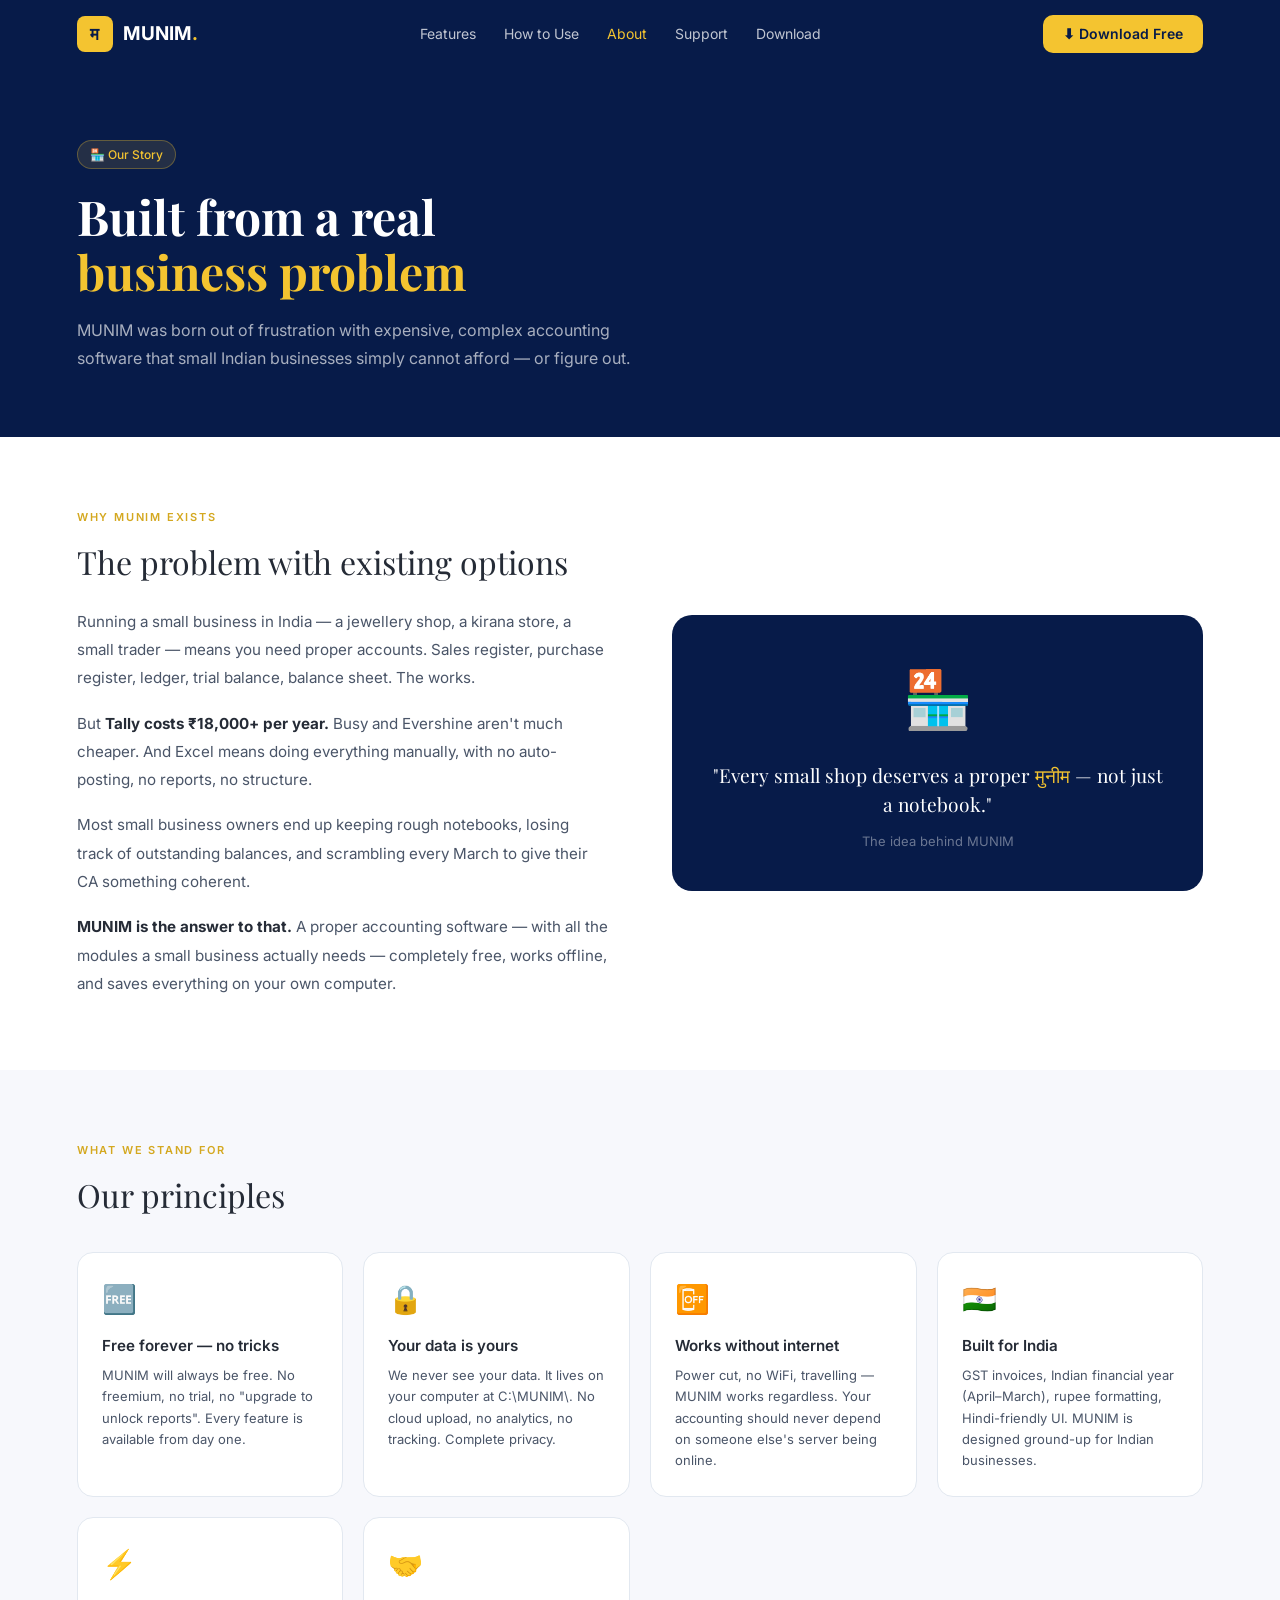
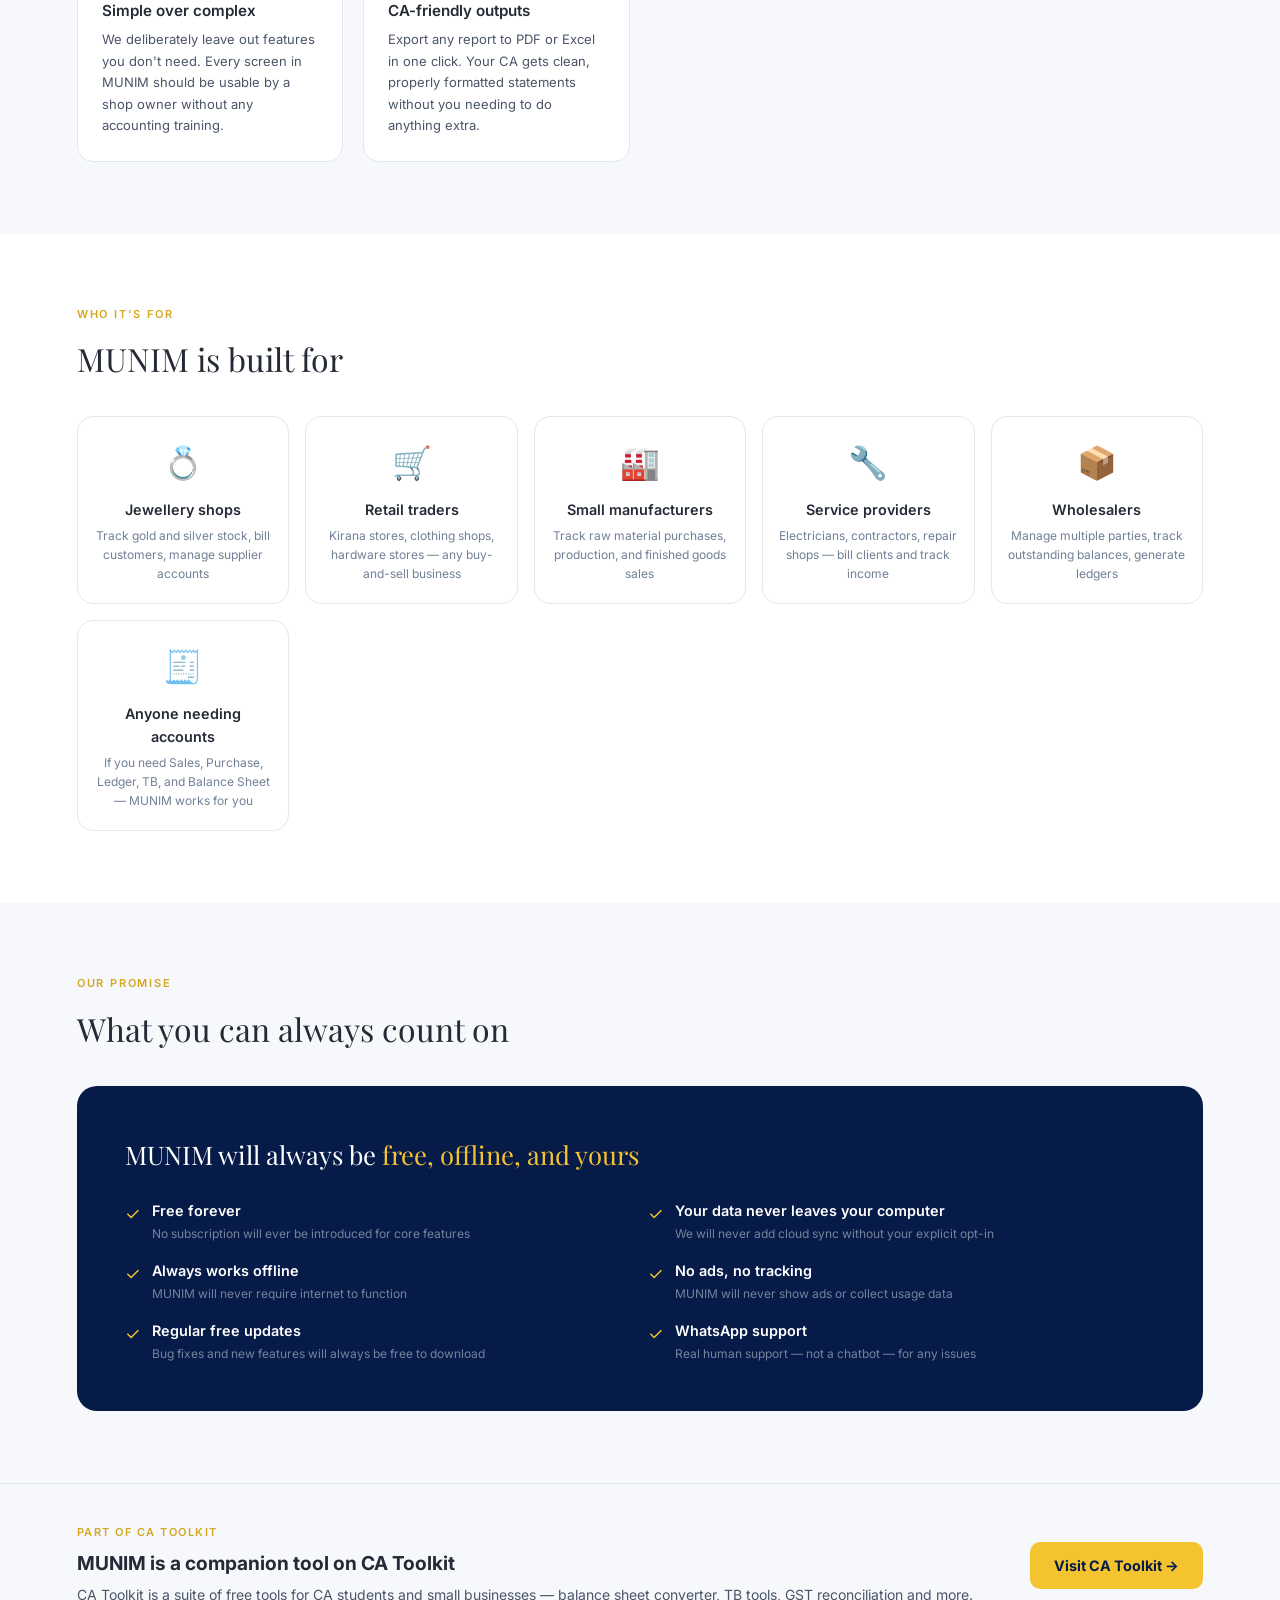
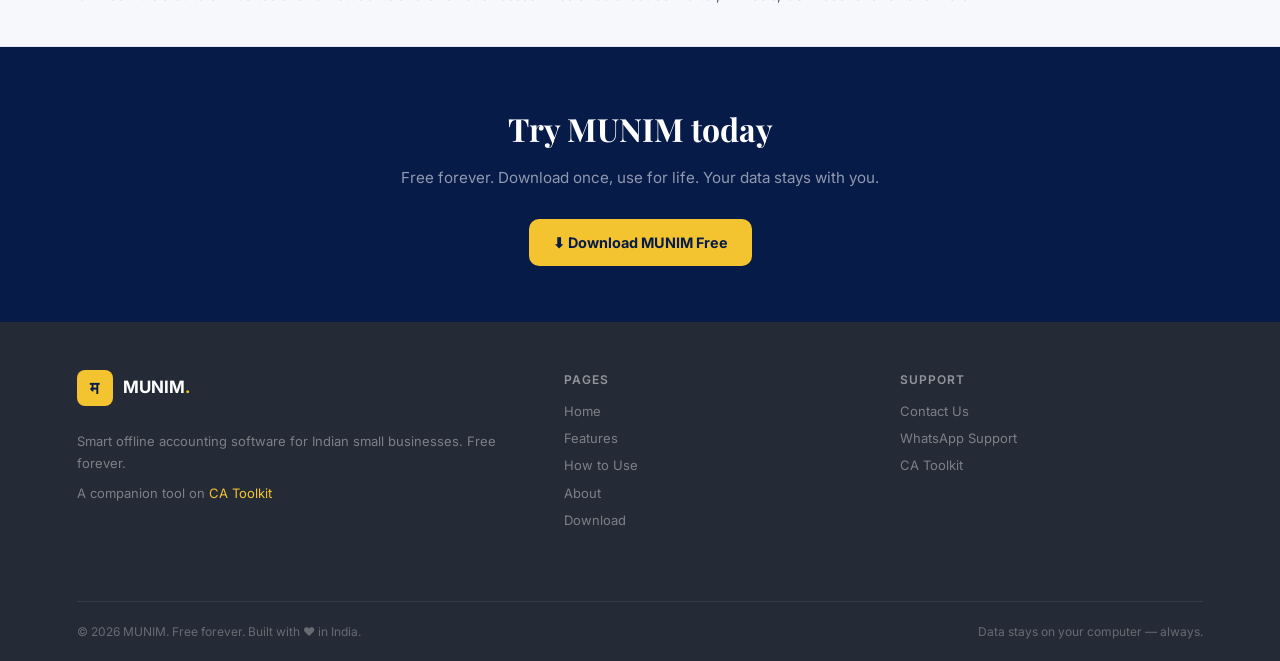
==== about.html @ e32a49a2 "Add files via upload" ====
<!DOCTYPE html>
<html lang="en">
<head>
<meta charset="UTF-8"/>
<meta name="viewport" content="width=device-width, initial-scale=1.0"/>
<title>About — MUNIM Accounting Software</title>
<link rel="preconnect" href="https://fonts.googleapis.com"/>
<link rel="preconnect" href="https://fonts.gstatic.com" crossorigin/>
<link href="https://fonts.googleapis.com/css2?family=Inter:wght@400;500;600;700&family=Playfair+Display:wght@700;800&display=swap" rel="stylesheet"/>
<style>
*{margin:0;padding:0;box-sizing:border-box}
:root{
  --navy:#071B49;--navy-light:#0D2560;
  --gold:#F4C430;--gold-dark:#D4A820;
  --offwhite:#F7F8FC;--white:#FFFFFF;
  --charcoal:#252B36;--text-mid:#4A5568;--text-light:#718096;
  --border:#E2E8F0;--radius:10px;--radius-lg:16px;
}
body{font-family:'Inter',sans-serif;color:var(--charcoal);background:var(--white);line-height:1.6;}
a{text-decoration:none;color:inherit;}

/* NAV */
nav{display:flex;align-items:center;justify-content:space-between;padding:0 6%;height:68px;background:var(--navy);position:sticky;top:0;z-index:200;}
.logo{display:flex;align-items:center;gap:10px;}
.logo-icon{width:36px;height:36px;background:var(--gold);border-radius:8px;display:flex;align-items:center;justify-content:center;font-family:'Playfair Display',serif;font-weight:800;font-size:17px;color:var(--navy);}
.logo-name{font-size:19px;font-weight:700;color:#fff;}
.logo-name span{color:var(--gold);}
.nav-links{display:flex;gap:1.75rem;font-size:14px;}
.nav-links a{color:rgba(255,255,255,0.75);transition:color 0.2s;}
.nav-links a:hover,.nav-links a.active{color:var(--gold);}
.nav-dl{background:var(--gold);color:var(--navy);padding:0.5rem 1.25rem;border-radius:var(--radius);font-size:14px;font-weight:600;}
.nav-dl:hover{background:var(--gold-dark);}

/* PAGE HERO */
.page-hero{background:var(--navy);padding:4.5rem 6% 4rem;}
.page-hero-inner{max-width:680px;}
.page-badge{display:inline-flex;align-items:center;gap:6px;background:rgba(244,196,48,0.12);border:1px solid rgba(244,196,48,0.3);color:#F4C430;font-size:12px;padding:4px 12px;border-radius:999px;margin-bottom:1.25rem;font-weight:500;}
.page-hero h1{font-family:'Playfair Display',serif;font-size:clamp(2rem,4vw,3rem);color:#fff;margin-bottom:1rem;line-height:1.15;}
.page-hero h1 em{color:var(--gold);font-style:normal;}
.page-hero p{color:rgba(255,255,255,0.65);font-size:1rem;line-height:1.8;max-width:580px;}

/* SECTIONS */
.sec{padding:4.5rem 6%;}
.sec-alt{background:var(--offwhite);}
.sec-label{font-size:11px;letter-spacing:1.8px;text-transform:uppercase;color:var(--gold-dark);font-weight:600;margin-bottom:0.6rem;}
.sec-title{font-family:'Playfair Display',serif;font-size:clamp(1.5rem,3vw,2rem);color:var(--charcoal);margin-bottom:0.75rem;}

/* STORY SECTION */
.story-grid{display:grid;grid-template-columns:1fr 1fr;gap:4rem;align-items:center;}
.story-text p{color:var(--text-mid);font-size:0.95rem;line-height:1.85;margin-bottom:1.1rem;}
.story-text p:last-child{margin-bottom:0;}
.story-text strong{color:var(--charcoal);}
.story-visual{background:var(--navy);border-radius:20px;padding:2.5rem;text-align:center;}
.story-icon{font-size:3.5rem;margin-bottom:1rem;}
.story-quote{font-family:'Playfair Display',serif;font-size:1.2rem;color:#fff;line-height:1.5;margin-bottom:0.75rem;}
.story-quote em{color:var(--gold);font-style:normal;}
.story-attr{font-size:13px;color:rgba(255,255,255,0.4);}

/* VALUES */
.values-grid{display:grid;grid-template-columns:repeat(auto-fit,minmax(220px,1fr));gap:1.25rem;margin-top:2rem;}
.value-card{background:var(--white);border:1px solid var(--border);border-radius:var(--radius-lg);padding:1.5rem;}
.value-icon{font-size:1.75rem;margin-bottom:0.75rem;}
.value-title{font-size:0.95rem;font-weight:600;color:var(--charcoal);margin-bottom:0.4rem;}
.value-desc{font-size:13px;color:var(--text-mid);line-height:1.65;}

/* WHO IT IS FOR */
.audience-grid{display:grid;grid-template-columns:repeat(auto-fit,minmax(200px,1fr));gap:1rem;margin-top:2rem;}
.audience-card{background:var(--white);border:1px solid var(--border);border-radius:var(--radius-lg);padding:1.25rem 1rem;text-align:center;}
.audience-icon{font-size:2rem;margin-bottom:0.6rem;}
.audience-title{font-size:0.9rem;font-weight:600;color:var(--charcoal);margin-bottom:0.3rem;}
.audience-desc{font-size:12px;color:var(--text-light);line-height:1.6;}

/* PROMISE SECTION */
.promise-wrap{background:var(--navy);border-radius:20px;padding:3rem;margin-top:2rem;}
.promise-title{font-family:'Playfair Display',serif;font-size:1.6rem;color:#fff;margin-bottom:1.5rem;}
.promise-title em{color:var(--gold);font-style:normal;}
.promise-list{display:grid;grid-template-columns:1fr 1fr;gap:1rem;}
.promise-item{display:flex;gap:0.75rem;align-items:flex-start;}
.promise-check{color:var(--gold);font-size:1.1rem;flex-shrink:0;margin-top:1px;}
.promise-text{}
.promise-item-title{font-size:0.9rem;font-weight:600;color:#fff;margin-bottom:2px;}
.promise-item-desc{font-size:12px;color:rgba(255,255,255,0.45);line-height:1.6;}

/* CA TOOLKIT CONNECTION */
.toolkit-band{background:var(--offwhite);border-top:1px solid var(--border);border-bottom:1px solid var(--border);padding:2.5rem 6%;display:flex;align-items:center;justify-content:space-between;gap:2rem;flex-wrap:wrap;}
.toolkit-left{}
.toolkit-label{font-size:11px;text-transform:uppercase;letter-spacing:1.5px;color:var(--gold-dark);font-weight:600;margin-bottom:0.4rem;}
.toolkit-title{font-size:1.2rem;font-weight:700;color:var(--charcoal);}
.toolkit-desc{font-size:14px;color:var(--text-mid);margin-top:0.3rem;}
.btn-gold{background:var(--gold);color:var(--navy);padding:0.75rem 1.5rem;border-radius:var(--radius);font-weight:700;font-size:0.9rem;display:inline-flex;align-items:center;gap:7px;transition:background 0.2s;white-space:nowrap;}
.btn-gold:hover{background:var(--gold-dark);}

/* CTA */
.cta-strip{background:var(--navy);padding:3.5rem 6%;text-align:center;}
.cta-strip h2{font-family:'Playfair Display',serif;font-size:clamp(1.5rem,3vw,2rem);color:#fff;margin-bottom:0.75rem;}
.cta-strip p{color:rgba(255,255,255,0.55);margin-bottom:1.75rem;font-size:0.95rem;}

/* FOOTER */
footer{background:var(--charcoal);padding:3rem 6% 0;display:grid;grid-template-columns:1.5fr 1fr 1fr;gap:2rem;}
.foot-desc{font-size:13px;color:rgba(255,255,255,0.4);margin-top:0.75rem;line-height:1.7;}
.foot-col h4{font-size:12px;font-weight:600;color:rgba(255,255,255,0.5);margin-bottom:0.75rem;letter-spacing:1px;text-transform:uppercase;}
.foot-col a{display:block;font-size:13px;color:rgba(255,255,255,0.4);margin-bottom:0.4rem;transition:color 0.2s;}
.foot-col a:hover{color:var(--gold);}
.foot-bottom{grid-column:1/-1;border-top:1px solid rgba(255,255,255,0.08);margin-top:2rem;padding:1.25rem 0;display:flex;justify-content:space-between;font-size:12px;color:rgba(255,255,255,0.3);flex-wrap:wrap;gap:0.5rem;}

@media(max-width:768px){
  .nav-links{display:none;}
  .story-grid{grid-template-columns:1fr;}
  .promise-list{grid-template-columns:1fr;}
  footer{grid-template-columns:1fr;}
  .toolkit-band{flex-direction:column;align-items:flex-start;}
}
</style>
</head>
<body>

<!-- NAV -->
<nav>
  <a href="index.html" class="logo">
    <div class="logo-icon">म</div>
    <div class="logo-name">MUNIM<span>.</span></div>
  </a>
  <div class="nav-links">
    <a href="features.html">Features</a>
    <a href="how-to-use.html">How to Use</a>
    <a href="about.html" class="active">About</a>
    <a href="contact.html">Support</a>
    <a href="download.html">Download</a>
  </div>
  <a href="download.html" class="nav-dl">⬇ Download Free</a>
</nav>

<!-- PAGE HERO -->
<div class="page-hero">
  <div class="page-hero-inner">
    <div class="page-badge">🏪 Our Story</div>
    <h1>Built from a real<br/><em>business problem</em></h1>
    <p>MUNIM was born out of frustration with expensive, complex accounting software that small Indian businesses simply cannot afford — or figure out.</p>
  </div>
</div>

<!-- STORY -->
<section class="sec">
  <div class="story-grid">
    <div class="story-text">
      <div class="sec-label">Why MUNIM exists</div>
      <div class="sec-title" style="margin-bottom:1.25rem;">The problem with existing options</div>
      <p>Running a small business in India — a jewellery shop, a kirana store, a small trader — means you need proper accounts. Sales register, purchase register, ledger, trial balance, balance sheet. The works.</p>
      <p>But <strong>Tally costs ₹18,000+ per year.</strong> Busy and Evershine aren't much cheaper. And Excel means doing everything manually, with no auto-posting, no reports, no structure.</p>
      <p>Most small business owners end up keeping rough notebooks, losing track of outstanding balances, and scrambling every March to give their CA something coherent.</p>
      <p><strong>MUNIM is the answer to that.</strong> A proper accounting software — with all the modules a small business actually needs — completely free, works offline, and saves everything on your own computer.</p>
    </div>
    <div class="story-visual">
      <div class="story-icon">🏪</div>
      <div class="story-quote">"Every small shop deserves a proper <em>मुनीम</em> — not just a notebook."</div>
      <div class="story-attr">The idea behind MUNIM</div>
    </div>
  </div>
</section>

<!-- VALUES -->
<section class="sec sec-alt">
  <div class="sec-label">What we stand for</div>
  <div class="sec-title">Our principles</div>
  <div class="values-grid">
    <div class="value-card">
      <div class="value-icon">🆓</div>
      <div class="value-title">Free forever — no tricks</div>
      <div class="value-desc">MUNIM will always be free. No freemium, no trial, no "upgrade to unlock reports". Every feature is available from day one.</div>
    </div>
    <div class="value-card">
      <div class="value-icon">🔒</div>
      <div class="value-title">Your data is yours</div>
      <div class="value-desc">We never see your data. It lives on your computer at C:\MUNIM\. No cloud upload, no analytics, no tracking. Complete privacy.</div>
    </div>
    <div class="value-card">
      <div class="value-icon">📴</div>
      <div class="value-title">Works without internet</div>
      <div class="value-desc">Power cut, no WiFi, travelling — MUNIM works regardless. Your accounting should never depend on someone else's server being online.</div>
    </div>
    <div class="value-card">
      <div class="value-icon">🇮🇳</div>
      <div class="value-title">Built for India</div>
      <div class="value-desc">GST invoices, Indian financial year (April–March), rupee formatting, Hindi-friendly UI. MUNIM is designed ground-up for Indian businesses.</div>
    </div>
    <div class="value-card">
      <div class="value-icon">⚡</div>
      <div class="value-title">Simple over complex</div>
      <div class="value-desc">We deliberately leave out features you don't need. Every screen in MUNIM should be usable by a shop owner without any accounting training.</div>
    </div>
    <div class="value-card">
      <div class="value-icon">🤝</div>
      <div class="value-title">CA-friendly outputs</div>
      <div class="value-desc">Export any report to PDF or Excel in one click. Your CA gets clean, properly formatted statements without you needing to do anything extra.</div>
    </div>
  </div>
</section>

<!-- WHO IT IS FOR -->
<section class="sec">
  <div class="sec-label">Who it's for</div>
  <div class="sec-title">MUNIM is built for</div>
  <div class="audience-grid">
    <div class="audience-card">
      <div class="audience-icon">💍</div>
      <div class="audience-title">Jewellery shops</div>
      <div class="audience-desc">Track gold and silver stock, bill customers, manage supplier accounts</div>
    </div>
    <div class="audience-card">
      <div class="audience-icon">🛒</div>
      <div class="audience-title">Retail traders</div>
      <div class="audience-desc">Kirana stores, clothing shops, hardware stores — any buy-and-sell business</div>
    </div>
    <div class="audience-card">
      <div class="audience-icon">🏭</div>
      <div class="audience-title">Small manufacturers</div>
      <div class="audience-desc">Track raw material purchases, production, and finished goods sales</div>
    </div>
    <div class="audience-card">
      <div class="audience-icon">🔧</div>
      <div class="audience-title">Service providers</div>
      <div class="audience-desc">Electricians, contractors, repair shops — bill clients and track income</div>
    </div>
    <div class="audience-card">
      <div class="audience-icon">📦</div>
      <div class="audience-title">Wholesalers</div>
      <div class="audience-desc">Manage multiple parties, track outstanding balances, generate ledgers</div>
    </div>
    <div class="audience-card">
      <div class="audience-icon">🧾</div>
      <div class="audience-title">Anyone needing accounts</div>
      <div class="audience-desc">If you need Sales, Purchase, Ledger, TB, and Balance Sheet — MUNIM works for you</div>
    </div>
  </div>
</section>

<!-- OUR PROMISE -->
<section class="sec sec-alt">
  <div class="sec-label">Our promise</div>
  <div class="sec-title">What you can always count on</div>
  <div class="promise-wrap">
    <div class="promise-title">MUNIM will always be <em>free, offline, and yours</em></div>
    <div class="promise-list">
      <div class="promise-item">
        <div class="promise-check">✓</div>
        <div class="promise-text">
          <div class="promise-item-title">Free forever</div>
          <div class="promise-item-desc">No subscription will ever be introduced for core features</div>
        </div>
      </div>
      <div class="promise-item">
        <div class="promise-check">✓</div>
        <div class="promise-text">
          <div class="promise-item-title">Your data never leaves your computer</div>
          <div class="promise-item-desc">We will never add cloud sync without your explicit opt-in</div>
        </div>
      </div>
      <div class="promise-item">
        <div class="promise-check">✓</div>
        <div class="promise-text">
          <div class="promise-item-title">Always works offline</div>
          <div class="promise-item-desc">MUNIM will never require internet to function</div>
        </div>
      </div>
      <div class="promise-item">
        <div class="promise-check">✓</div>
        <div class="promise-text">
          <div class="promise-item-title">No ads, no tracking</div>
          <div class="promise-item-desc">MUNIM will never show ads or collect usage data</div>
        </div>
      </div>
      <div class="promise-item">
        <div class="promise-check">✓</div>
        <div class="promise-text">
          <div class="promise-item-title">Regular free updates</div>
          <div class="promise-item-desc">Bug fixes and new features will always be free to download</div>
        </div>
      </div>
      <div class="promise-item">
        <div class="promise-check">✓</div>
        <div class="promise-text">
          <div class="promise-item-title">WhatsApp support</div>
          <div class="promise-item-desc">Real human support — not a chatbot — for any issues</div>
        </div>
      </div>
    </div>
  </div>
</section>

<!-- CA TOOLKIT CONNECTION -->
<div class="toolkit-band">
  <div class="toolkit-left">
    <div class="toolkit-label">Part of CA Toolkit</div>
    <div class="toolkit-title">MUNIM is a companion tool on CA Toolkit</div>
    <div class="toolkit-desc">CA Toolkit is a suite of free tools for CA students and small businesses — balance sheet converter, TB tools, GST reconciliation and more.</div>
  </div>
  <a href="https://catoolskit.runs.on.dev/ca-tools-hub" target="_blank" class="btn-gold">Visit CA Toolkit →</a>
</div>

<!-- CTA -->
<div class="cta-strip">
  <h2>Try MUNIM today</h2>
  <p>Free forever. Download once, use for life. Your data stays with you.</p>
  <a href="download.html" class="btn-gold">⬇ Download MUNIM Free</a>
</div>

<!-- FOOTER -->
<footer>
  <div>
    <a href="index.html" class="logo" style="display:inline-flex;margin-bottom:0.75rem;">
      <div class="logo-icon">म</div>
      <div class="logo-name" style="font-size:17px;">MUNIM<span>.</span></div>
    </a>
    <p class="foot-desc">Smart offline accounting software for Indian small businesses. Free forever.</p>
    <p class="foot-desc" style="margin-top:0.5rem;">A companion tool on <a href="https://catoolskit.runs.on.dev/ca-tools-hub" style="color:var(--gold);">CA Toolkit</a></p>
  </div>
  <div class="foot-col">
    <h4>Pages</h4>
    <a href="index.html">Home</a>
    <a href="features.html">Features</a>
    <a href="how-to-use.html">How to Use</a>
    <a href="about.html">About</a>
    <a href="download.html">Download</a>
  </div>
  <div class="foot-col">
    <h4>Support</h4>
    <a href="contact.html">Contact Us</a>
    <a href="contact.html">WhatsApp Support</a>
    <a href="https://catoolskit.runs.on.dev" target="_blank">CA Toolkit</a>
  </div>
  <div class="foot-bottom">
    <span>© 2026 MUNIM. Free forever. Built with ❤️ in India.</span>
    <span>Data stays on your computer — always.</span>
  </div>
</footer>

</body>
</html>
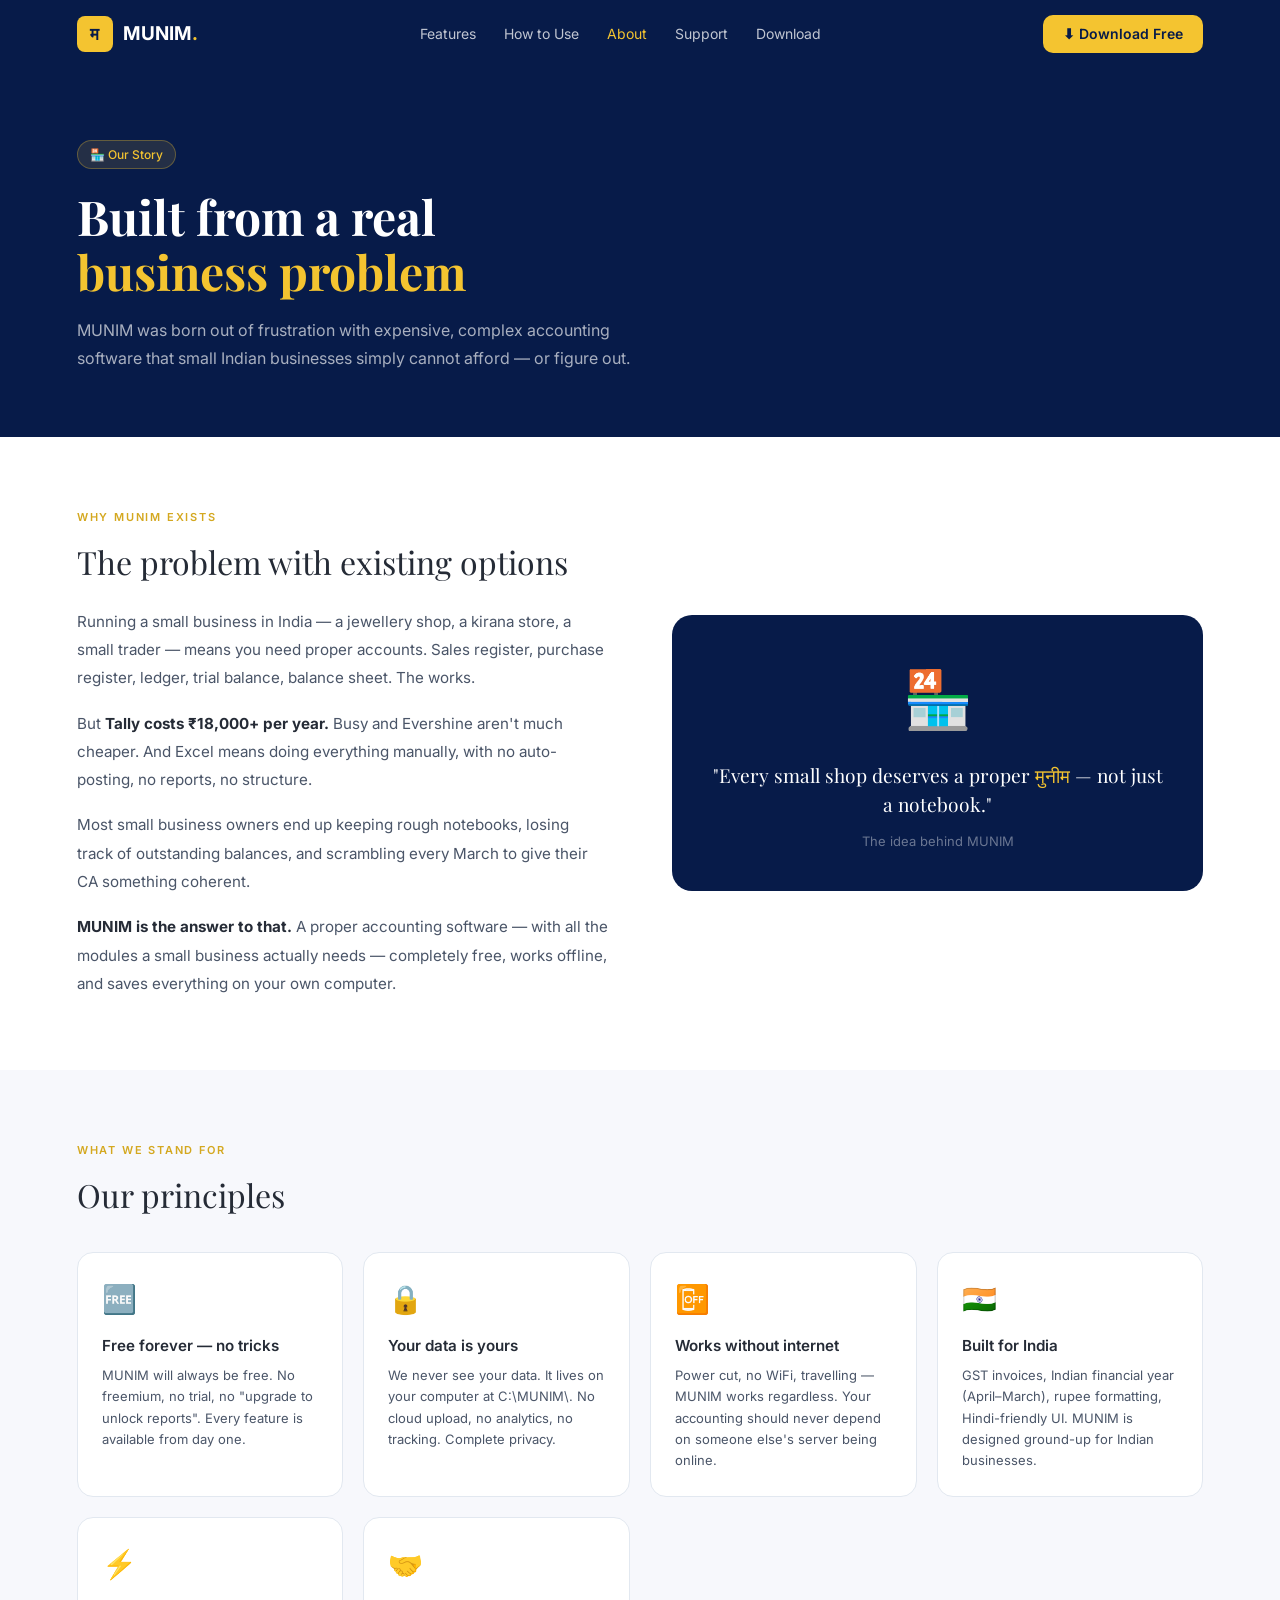
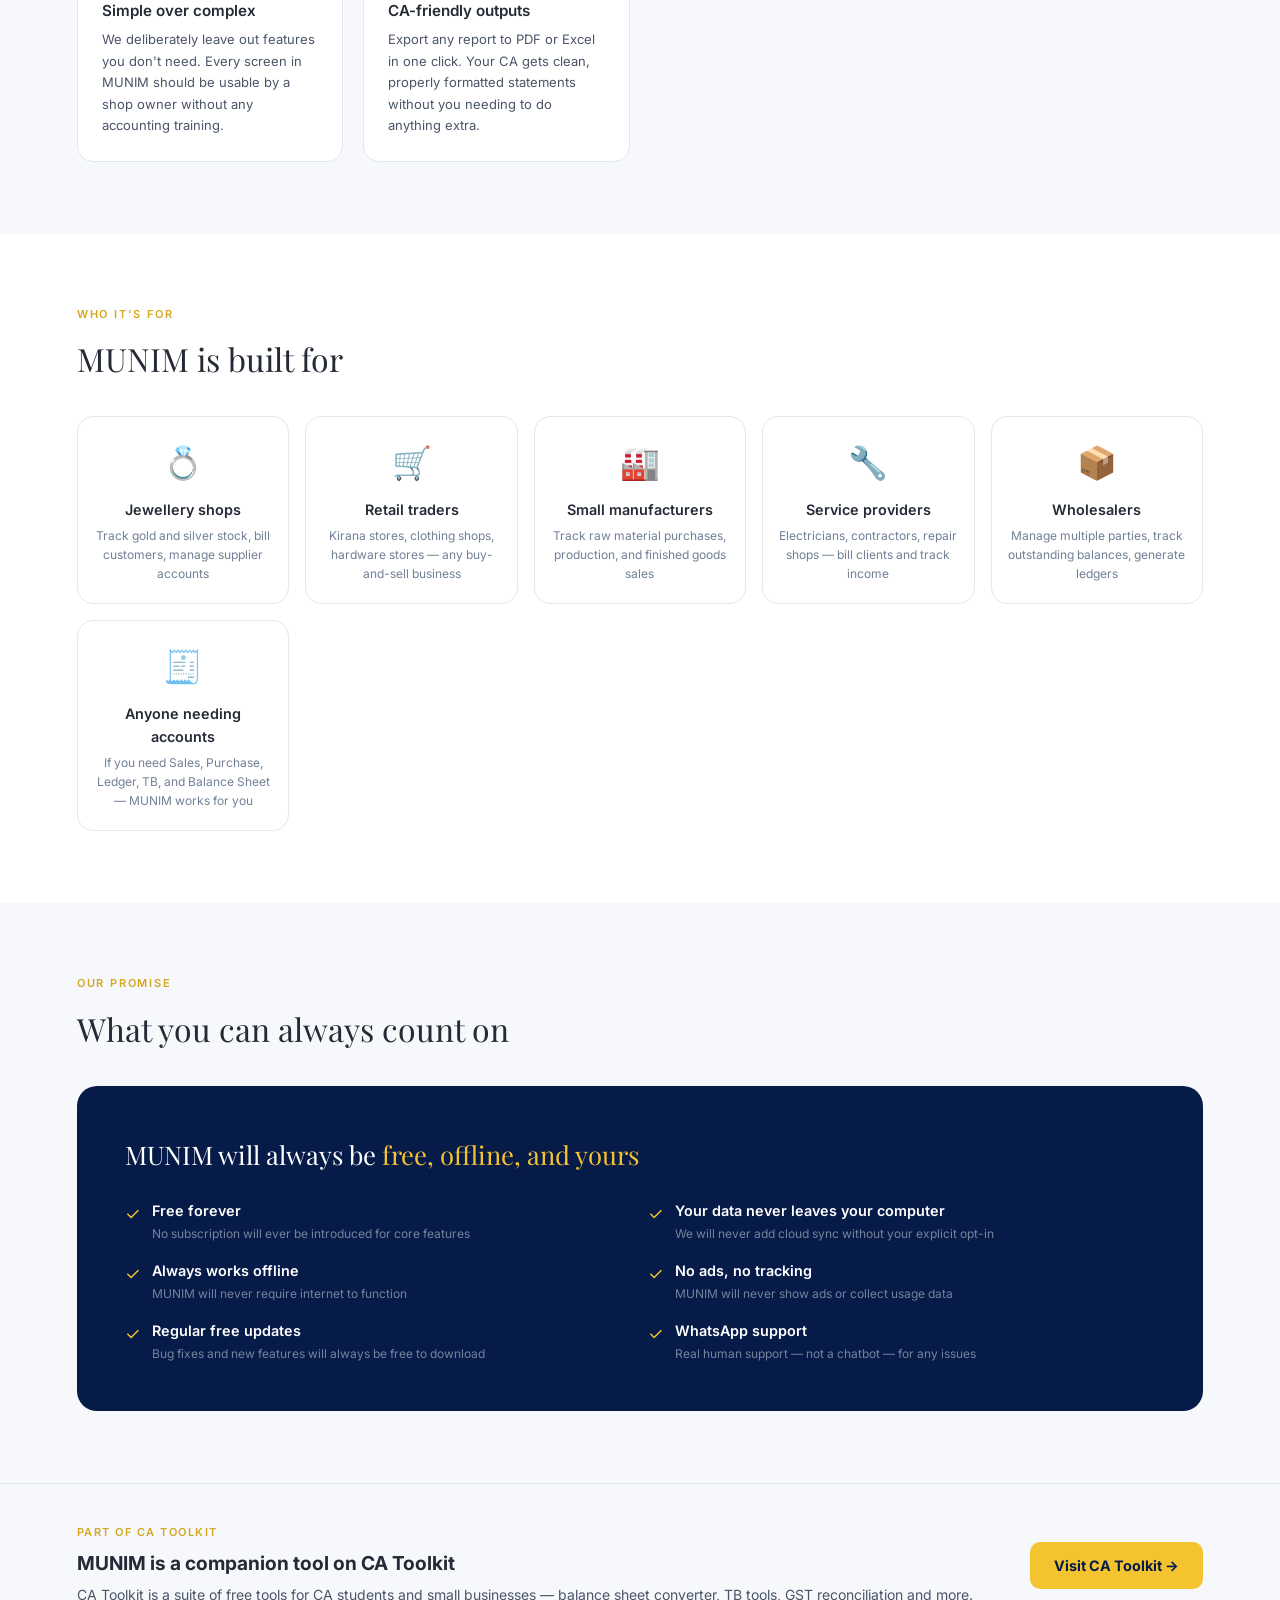
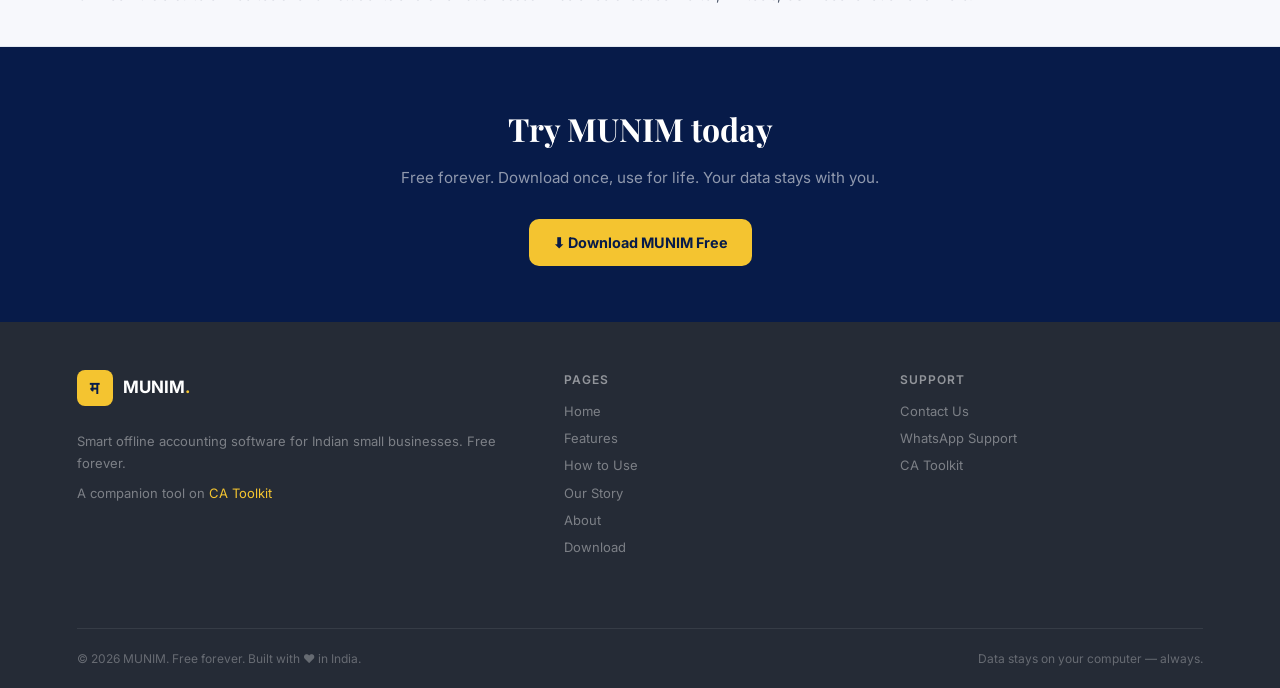
==== commit 511b51ad: "Update print statement from 'Hello' to 'Goodbye'" ====
--- a/about.html
+++ b/about.html
@@ -319,6 +319,7 @@
     <a href="index.html">Home</a>
     <a href="features.html">Features</a>
     <a href="how-to-use.html">How to Use</a>
+    <a href="story.html">Our Story</a>
     <a href="about.html">About</a>
     <a href="download.html">Download</a>
   </div>
@@ -335,4 +336,4 @@
 </footer>
 
 </body>
-</html>+</html>
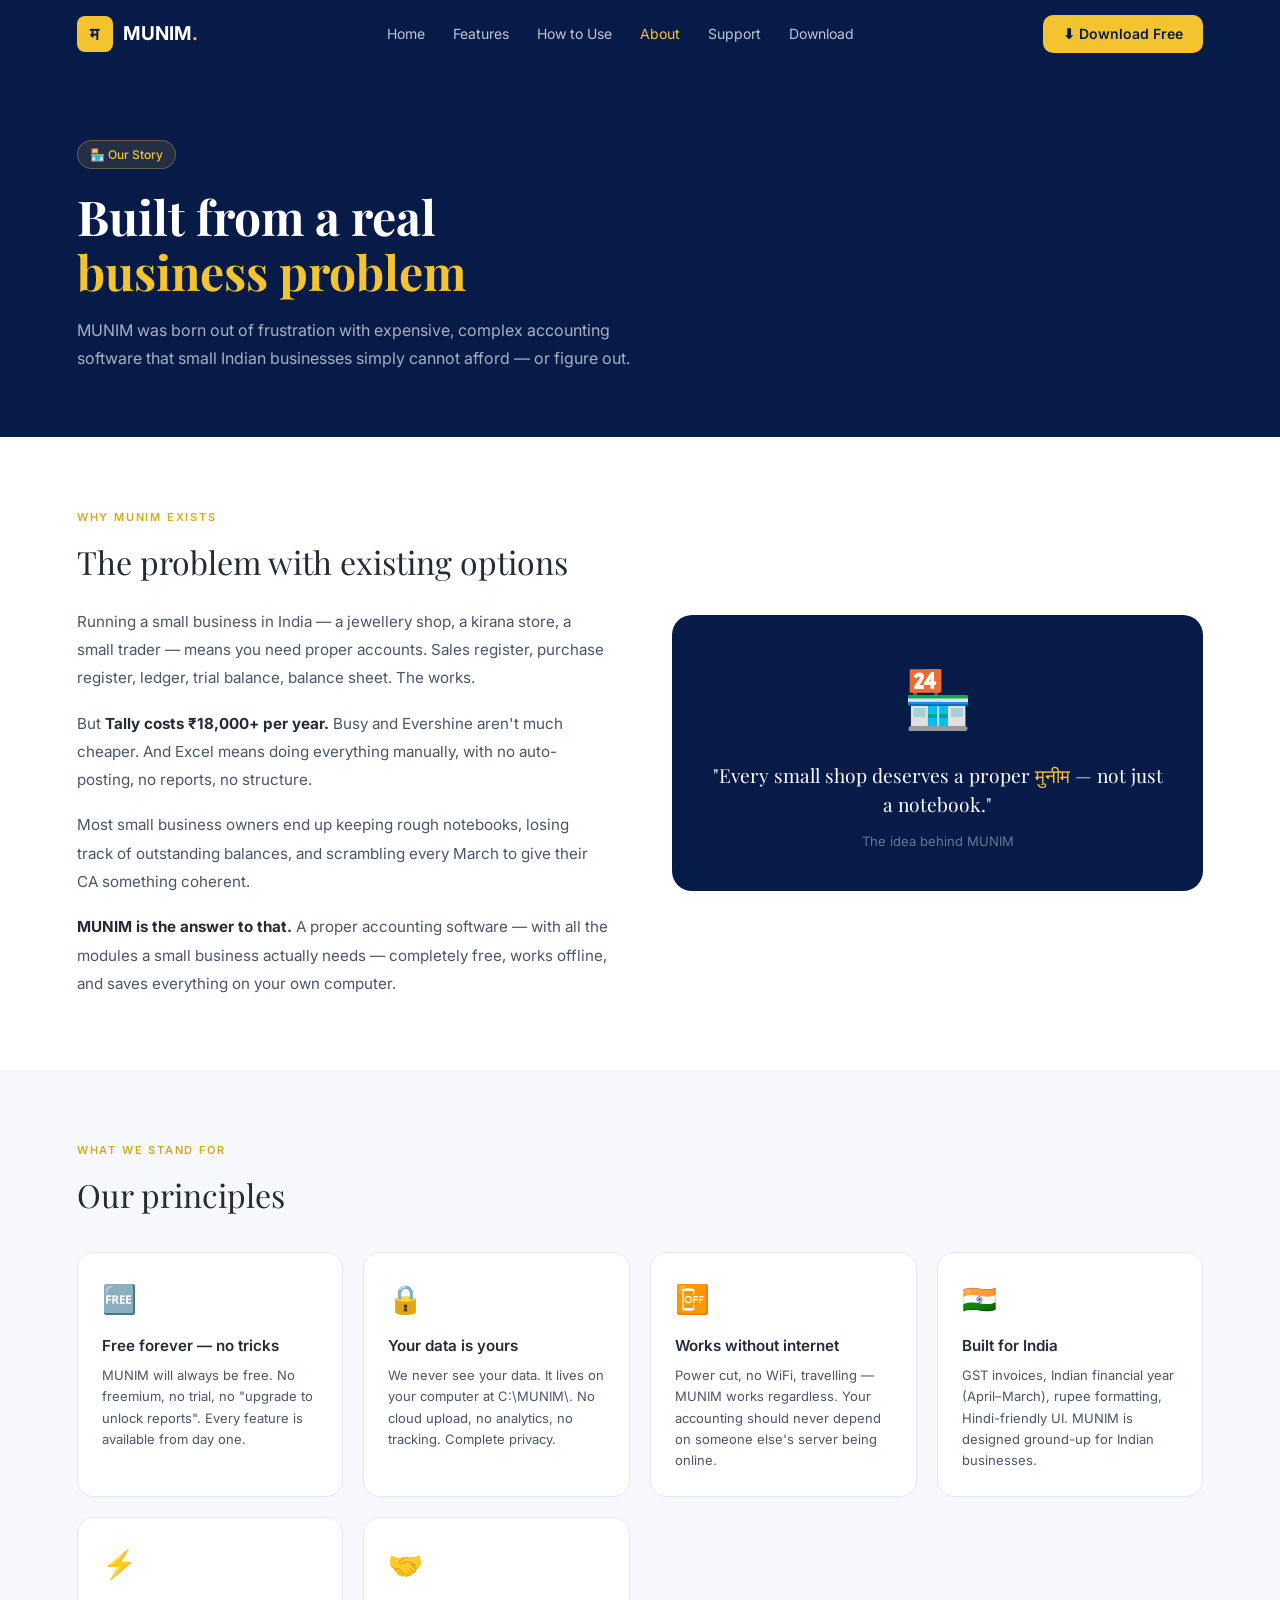
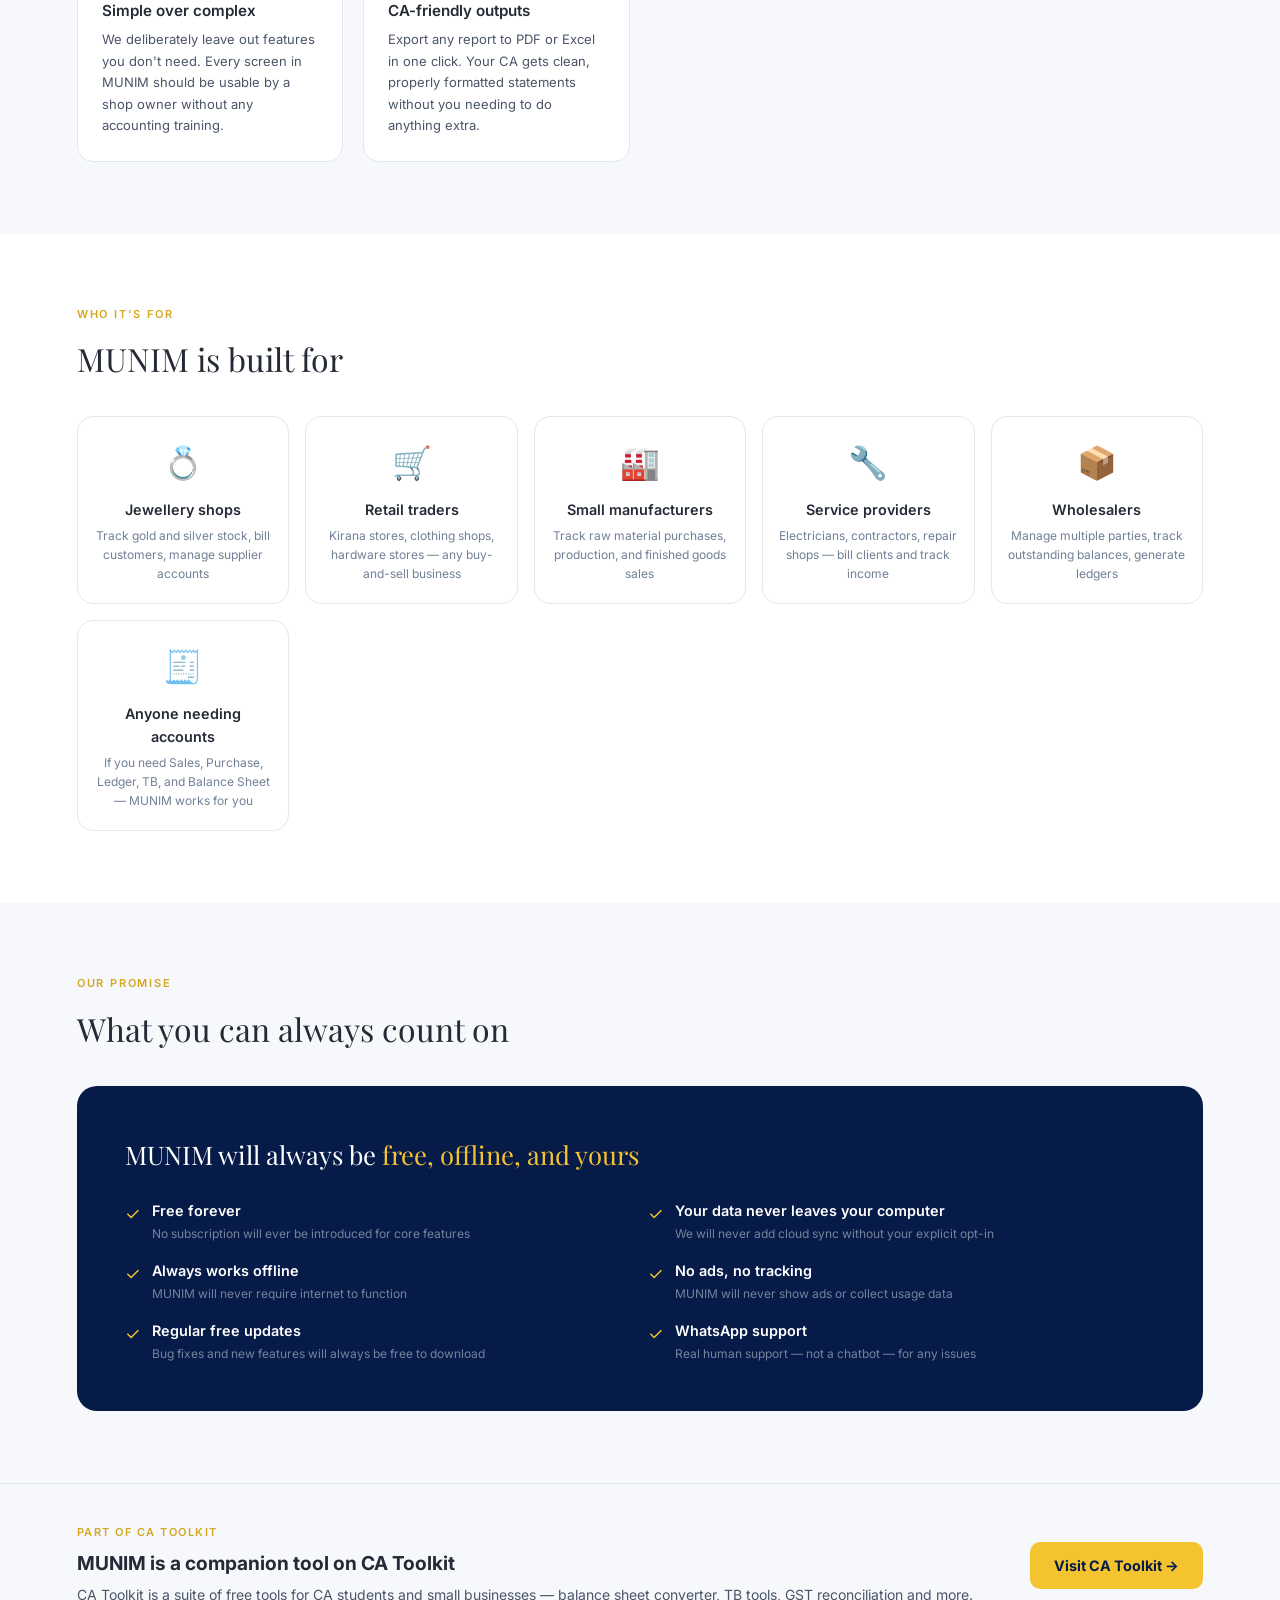
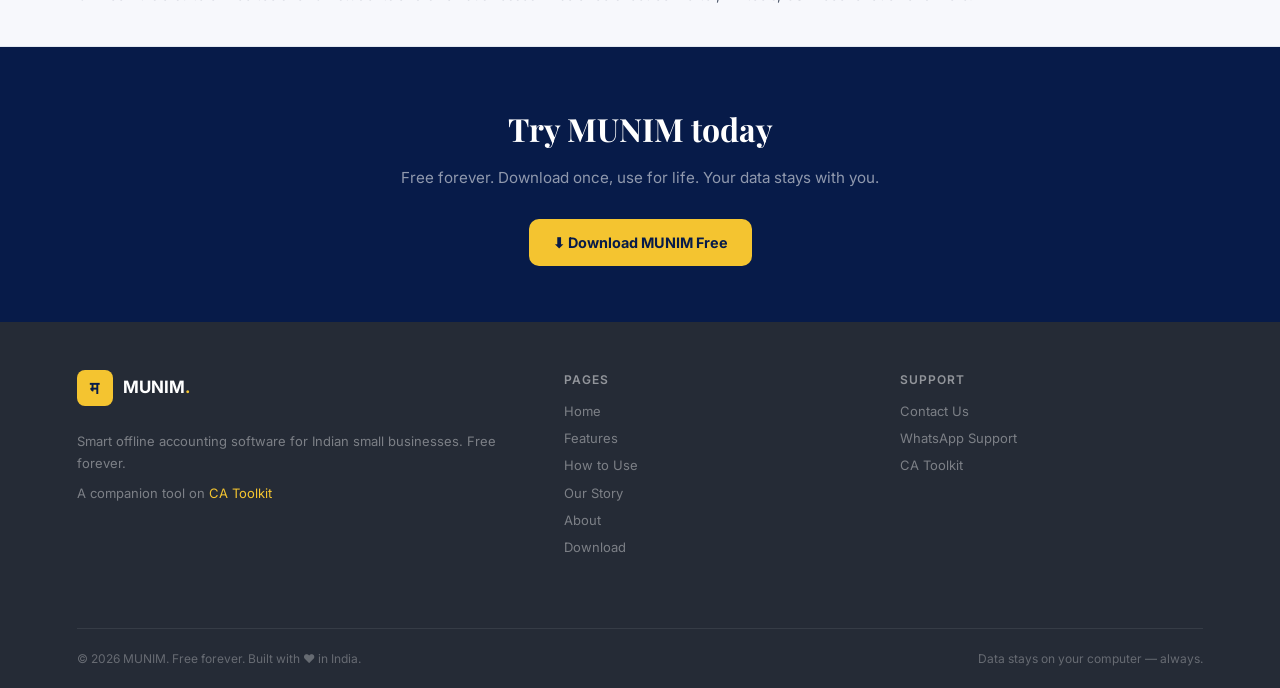
==== commit ee951a0f: "Update print statement from 'Hello' to 'Goodbye'" ====
--- a/about.html
+++ b/about.html
@@ -121,6 +121,7 @@
     <div class="logo-name">MUNIM<span>.</span></div>
   </a>
   <div class="nav-links">
+    <a href="index.html">Home</a>
     <a href="features.html">Features</a>
     <a href="how-to-use.html">How to Use</a>
     <a href="about.html" class="active">About</a>
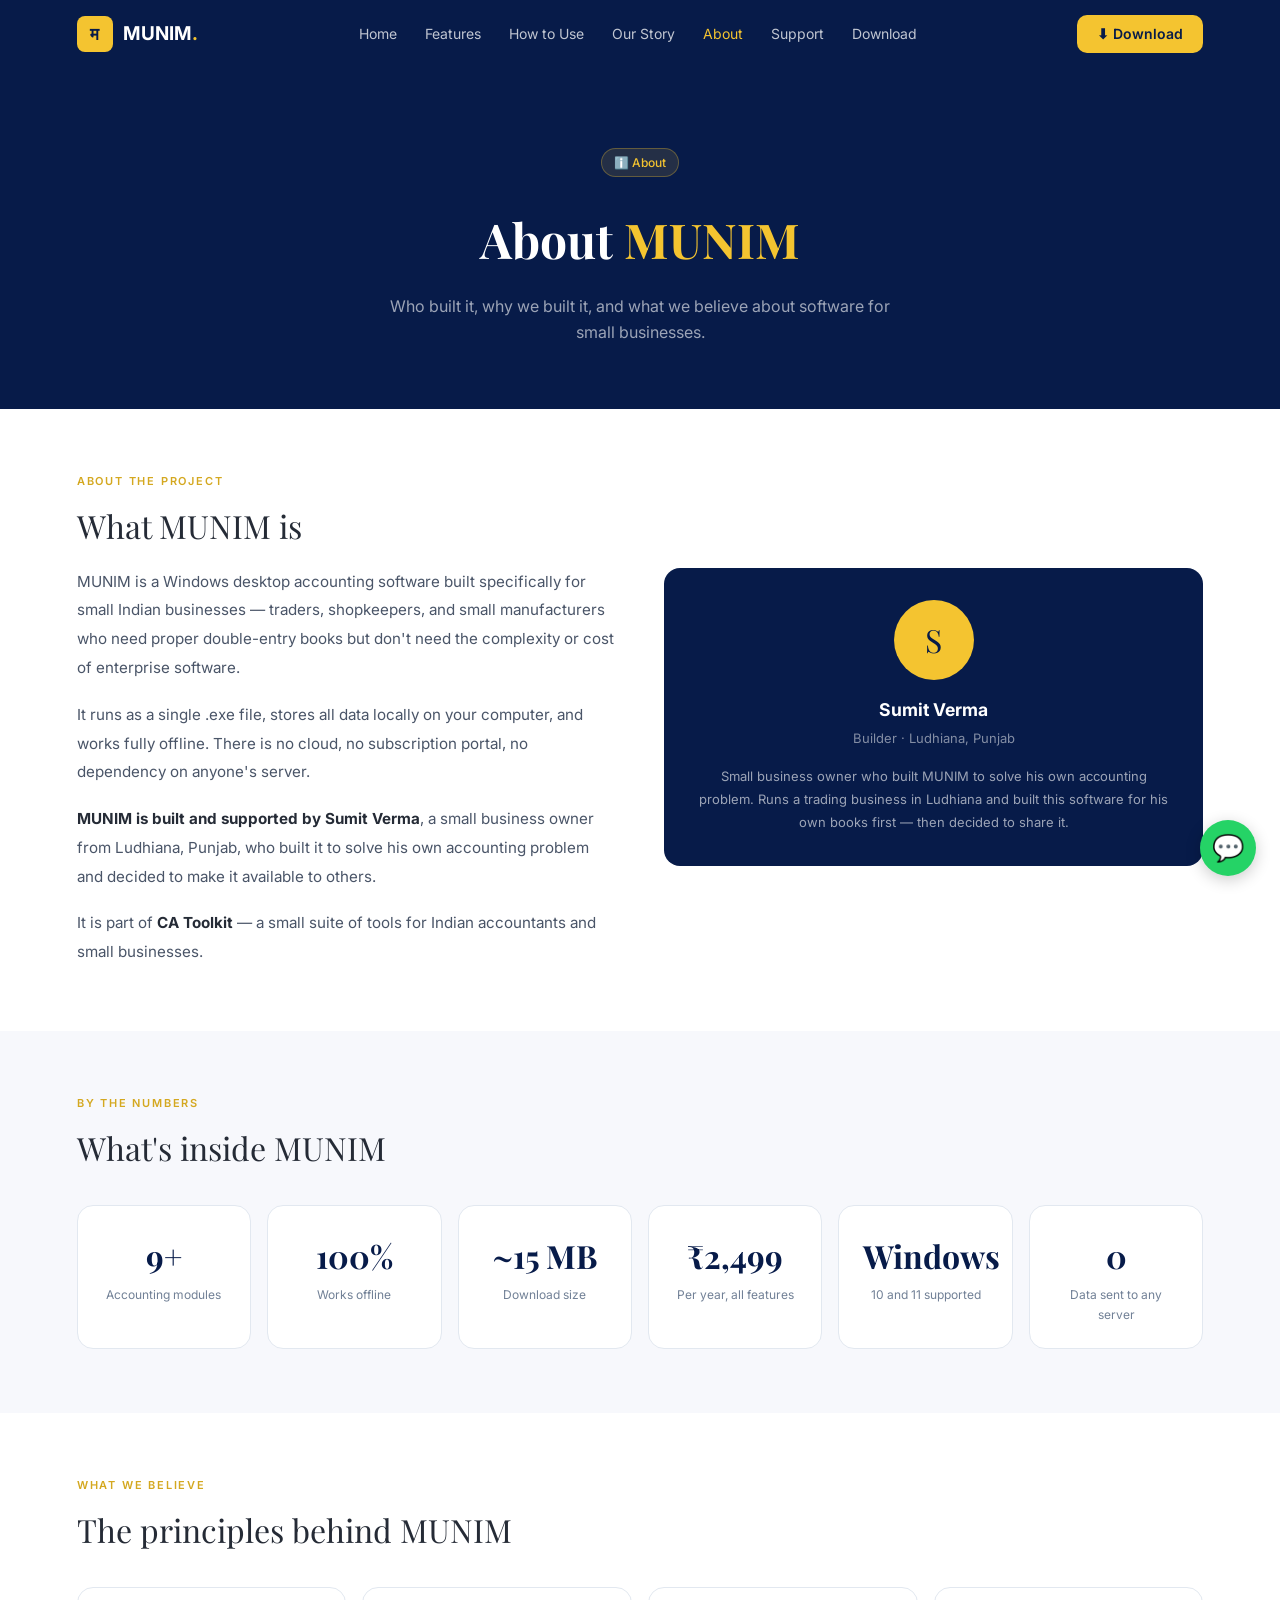
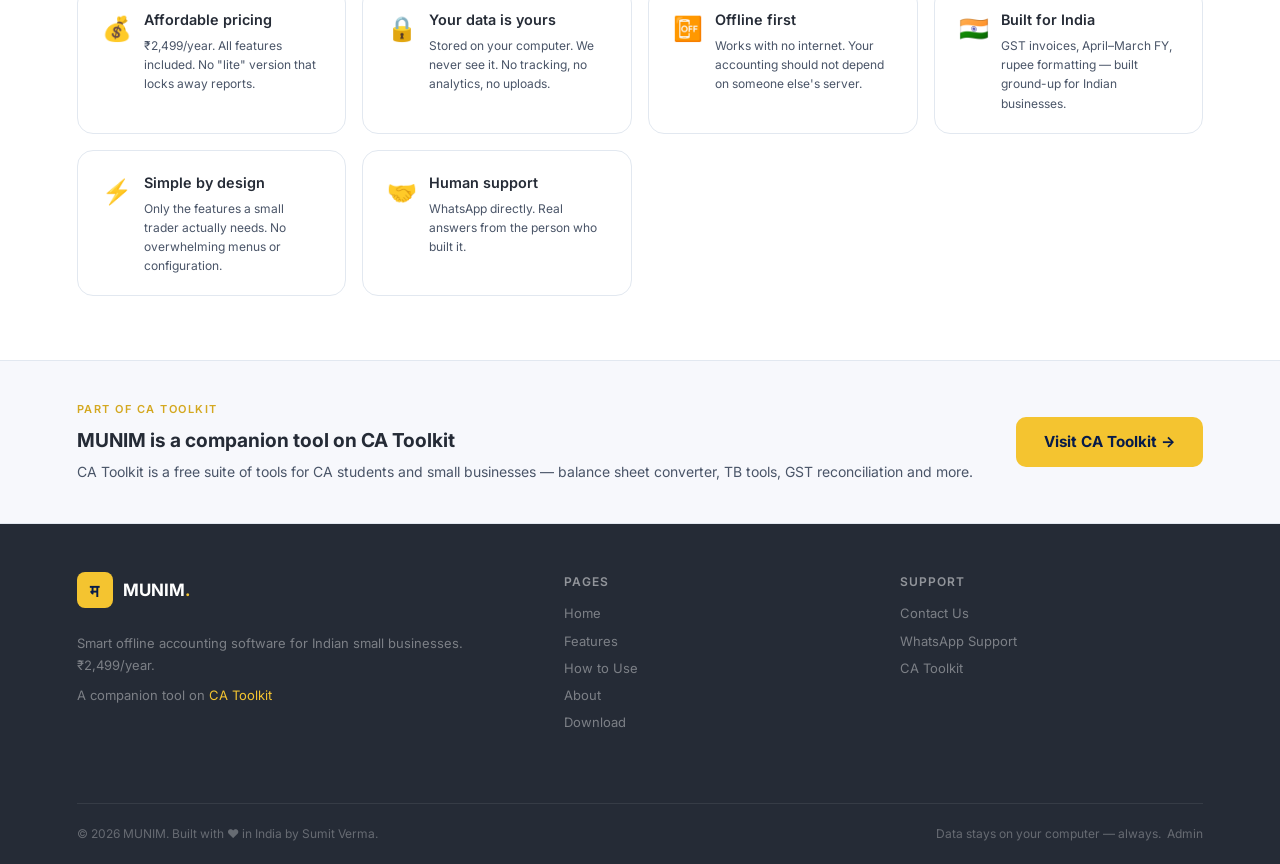
==== commit c380ab2a: "Revise about.html with new content and styles Updated the about.html file to reflect new content and" ====
--- a/about.html
+++ b/about.html
@@ -9,17 +9,9 @@
 <link href="https://fonts.googleapis.com/css2?family=Inter:wght@400;500;600;700&family=Playfair+Display:wght@700;800&display=swap" rel="stylesheet"/>
 <style>
 *{margin:0;padding:0;box-sizing:border-box}
-:root{
-  --navy:#071B49;--navy-light:#0D2560;
-  --gold:#F4C430;--gold-dark:#D4A820;
-  --offwhite:#F7F8FC;--white:#FFFFFF;
-  --charcoal:#252B36;--text-mid:#4A5568;--text-light:#718096;
-  --border:#E2E8F0;--radius:10px;--radius-lg:16px;
-}
+:root{--navy:#071B49;--gold:#F4C430;--gold-dark:#D4A820;--offwhite:#F7F8FC;--white:#FFFFFF;--charcoal:#252B36;--text-mid:#4A5568;--text-light:#718096;--border:#E2E8F0;--radius:10px;--radius-lg:16px;}
 body{font-family:'Inter',sans-serif;color:var(--charcoal);background:var(--white);line-height:1.6;}
 a{text-decoration:none;color:inherit;}
-
-/* NAV */
 nav{display:flex;align-items:center;justify-content:space-between;padding:0 6%;height:68px;background:var(--navy);position:sticky;top:0;z-index:200;}
 .logo{display:flex;align-items:center;gap:10px;}
 .logo-icon{width:36px;height:36px;background:var(--gold);border-radius:8px;display:flex;align-items:center;justify-content:center;font-family:'Playfair Display',serif;font-weight:800;font-size:17px;color:var(--navy);}
@@ -30,91 +22,53 @@
 .nav-links a:hover,.nav-links a.active{color:var(--gold);}
 .nav-dl{background:var(--gold);color:var(--navy);padding:0.5rem 1.25rem;border-radius:var(--radius);font-size:14px;font-weight:600;}
 .nav-dl:hover{background:var(--gold-dark);}
-
-/* PAGE HERO */
-.page-hero{background:var(--navy);padding:4.5rem 6% 4rem;}
-.page-hero-inner{max-width:680px;}
-.page-badge{display:inline-flex;align-items:center;gap:6px;background:rgba(244,196,48,0.12);border:1px solid rgba(244,196,48,0.3);color:#F4C430;font-size:12px;padding:4px 12px;border-radius:999px;margin-bottom:1.25rem;font-weight:500;}
-.page-hero h1{font-family:'Playfair Display',serif;font-size:clamp(2rem,4vw,3rem);color:#fff;margin-bottom:1rem;line-height:1.15;}
+.page-hero{background:var(--navy);padding:5rem 6% 4rem;text-align:center;}
+.page-badge{display:inline-flex;align-items:center;gap:6px;background:rgba(244,196,48,0.12);border:1px solid rgba(244,196,48,0.3);color:#F4C430;font-size:12px;padding:4px 12px;border-radius:999px;margin-bottom:1.5rem;font-weight:500;}
+.page-hero h1{font-family:'Playfair Display',serif;font-size:clamp(2rem,4vw,3rem);color:#fff;margin-bottom:1rem;}
 .page-hero h1 em{color:var(--gold);font-style:normal;}
-.page-hero p{color:rgba(255,255,255,0.65);font-size:1rem;line-height:1.8;max-width:580px;}
-
-/* SECTIONS */
-.sec{padding:4.5rem 6%;}
+.page-hero p{color:rgba(255,255,255,0.6);font-size:1rem;max-width:520px;margin:0 auto;}
+.sec{padding:4rem 6%;}
 .sec-alt{background:var(--offwhite);}
 .sec-label{font-size:11px;letter-spacing:1.8px;text-transform:uppercase;color:var(--gold-dark);font-weight:600;margin-bottom:0.6rem;}
-.sec-title{font-family:'Playfair Display',serif;font-size:clamp(1.5rem,3vw,2rem);color:var(--charcoal);margin-bottom:0.75rem;}
-
-/* STORY SECTION */
-.story-grid{display:grid;grid-template-columns:1fr 1fr;gap:4rem;align-items:center;}
-.story-text p{color:var(--text-mid);font-size:0.95rem;line-height:1.85;margin-bottom:1.1rem;}
-.story-text p:last-child{margin-bottom:0;}
-.story-text strong{color:var(--charcoal);}
-.story-visual{background:var(--navy);border-radius:20px;padding:2.5rem;text-align:center;}
-.story-icon{font-size:3.5rem;margin-bottom:1rem;}
-.story-quote{font-family:'Playfair Display',serif;font-size:1.2rem;color:#fff;line-height:1.5;margin-bottom:0.75rem;}
-.story-quote em{color:var(--gold);font-style:normal;}
-.story-attr{font-size:13px;color:rgba(255,255,255,0.4);}
-
-/* VALUES */
-.values-grid{display:grid;grid-template-columns:repeat(auto-fit,minmax(220px,1fr));gap:1.25rem;margin-top:2rem;}
-.value-card{background:var(--white);border:1px solid var(--border);border-radius:var(--radius-lg);padding:1.5rem;}
-.value-icon{font-size:1.75rem;margin-bottom:0.75rem;}
-.value-title{font-size:0.95rem;font-weight:600;color:var(--charcoal);margin-bottom:0.4rem;}
-.value-desc{font-size:13px;color:var(--text-mid);line-height:1.65;}
-
-/* WHO IT IS FOR */
-.audience-grid{display:grid;grid-template-columns:repeat(auto-fit,minmax(200px,1fr));gap:1rem;margin-top:2rem;}
-.audience-card{background:var(--white);border:1px solid var(--border);border-radius:var(--radius-lg);padding:1.25rem 1rem;text-align:center;}
-.audience-icon{font-size:2rem;margin-bottom:0.6rem;}
-.audience-title{font-size:0.9rem;font-weight:600;color:var(--charcoal);margin-bottom:0.3rem;}
-.audience-desc{font-size:12px;color:var(--text-light);line-height:1.6;}
-
-/* PROMISE SECTION */
-.promise-wrap{background:var(--navy);border-radius:20px;padding:3rem;margin-top:2rem;}
-.promise-title{font-family:'Playfair Display',serif;font-size:1.6rem;color:#fff;margin-bottom:1.5rem;}
-.promise-title em{color:var(--gold);font-style:normal;}
-.promise-list{display:grid;grid-template-columns:1fr 1fr;gap:1rem;}
-.promise-item{display:flex;gap:0.75rem;align-items:flex-start;}
-.promise-check{color:var(--gold);font-size:1.1rem;flex-shrink:0;margin-top:1px;}
-.promise-text{}
-.promise-item-title{font-size:0.9rem;font-weight:600;color:#fff;margin-bottom:2px;}
-.promise-item-desc{font-size:12px;color:rgba(255,255,255,0.45);line-height:1.6;}
-
-/* CA TOOLKIT CONNECTION */
+.sec-title{font-family:'Playfair Display',serif;font-size:clamp(1.5rem,3vw,2rem);color:var(--charcoal);margin-bottom:1rem;}
+.about-grid{display:grid;grid-template-columns:1fr 1fr;gap:3rem;align-items:start;margin-top:1rem;}
+.about-body p{color:var(--text-mid);font-size:0.95rem;line-height:1.9;margin-bottom:1.1rem;}
+.about-body p:last-child{margin-bottom:0;}
+.about-body strong{color:var(--charcoal);}
+.builder-card{background:var(--navy);border-radius:var(--radius-lg);padding:2rem;text-align:center;}
+.builder-avatar{width:80px;height:80px;border-radius:50%;background:var(--gold);display:flex;align-items:center;justify-content:center;font-family:'Playfair Display',serif;font-size:2rem;color:var(--navy);margin:0 auto 1rem;}
+.builder-name{font-size:1.1rem;font-weight:700;color:#fff;margin-bottom:0.3rem;}
+.builder-role{font-size:13px;color:rgba(255,255,255,0.5);margin-bottom:1rem;}
+.builder-bio{font-size:13px;color:rgba(255,255,255,0.6);line-height:1.75;}
+.stats-grid{display:grid;grid-template-columns:repeat(auto-fit,minmax(160px,1fr));gap:1rem;margin-top:2rem;}
+.stat-box{background:var(--white);border:1px solid var(--border);border-radius:var(--radius-lg);padding:1.5rem;text-align:center;}
+.stat-num{font-family:'Playfair Display',serif;font-size:2rem;color:var(--navy);font-weight:700;}
+.stat-label{font-size:12px;color:var(--text-light);margin-top:4px;}
+.principles-grid{display:grid;grid-template-columns:repeat(auto-fit,minmax(220px,1fr));gap:1rem;margin-top:2rem;}
+.principle-card{background:var(--white);border:1px solid var(--border);border-radius:var(--radius-lg);padding:1.25rem 1.5rem;display:flex;gap:12px;align-items:flex-start;}
+.principle-icon{font-size:1.5rem;flex-shrink:0;margin-top:2px;}
+.principle-title{font-size:0.9rem;font-weight:600;color:var(--charcoal);margin-bottom:0.3rem;}
+.principle-desc{font-size:12px;color:var(--text-mid);line-height:1.6;}
 .toolkit-band{background:var(--offwhite);border-top:1px solid var(--border);border-bottom:1px solid var(--border);padding:2.5rem 6%;display:flex;align-items:center;justify-content:space-between;gap:2rem;flex-wrap:wrap;}
-.toolkit-left{}
-.toolkit-label{font-size:11px;text-transform:uppercase;letter-spacing:1.5px;color:var(--gold-dark);font-weight:600;margin-bottom:0.4rem;}
-.toolkit-title{font-size:1.2rem;font-weight:700;color:var(--charcoal);}
-.toolkit-desc{font-size:14px;color:var(--text-mid);margin-top:0.3rem;}
-.btn-gold{background:var(--gold);color:var(--navy);padding:0.75rem 1.5rem;border-radius:var(--radius);font-weight:700;font-size:0.9rem;display:inline-flex;align-items:center;gap:7px;transition:background 0.2s;white-space:nowrap;}
+.btn-gold{background:var(--gold);color:var(--navy);padding:0.8rem 1.75rem;border-radius:var(--radius);font-weight:700;font-size:0.95rem;display:inline-flex;align-items:center;gap:7px;transition:background 0.2s;}
 .btn-gold:hover{background:var(--gold-dark);}
-
-/* CTA */
-.cta-strip{background:var(--navy);padding:3.5rem 6%;text-align:center;}
-.cta-strip h2{font-family:'Playfair Display',serif;font-size:clamp(1.5rem,3vw,2rem);color:#fff;margin-bottom:0.75rem;}
-.cta-strip p{color:rgba(255,255,255,0.55);margin-bottom:1.75rem;font-size:0.95rem;}
-
-/* FOOTER */
 footer{background:var(--charcoal);padding:3rem 6% 0;display:grid;grid-template-columns:1.5fr 1fr 1fr;gap:2rem;}
 .foot-desc{font-size:13px;color:rgba(255,255,255,0.4);margin-top:0.75rem;line-height:1.7;}
 .foot-col h4{font-size:12px;font-weight:600;color:rgba(255,255,255,0.5);margin-bottom:0.75rem;letter-spacing:1px;text-transform:uppercase;}
 .foot-col a{display:block;font-size:13px;color:rgba(255,255,255,0.4);margin-bottom:0.4rem;transition:color 0.2s;}
 .foot-col a:hover{color:var(--gold);}
 .foot-bottom{grid-column:1/-1;border-top:1px solid rgba(255,255,255,0.08);margin-top:2rem;padding:1.25rem 0;display:flex;justify-content:space-between;font-size:12px;color:rgba(255,255,255,0.3);flex-wrap:wrap;gap:0.5rem;}
-
-@media(max-width:768px){
-  .nav-links{display:none;}
-  .story-grid{grid-template-columns:1fr;}
-  .promise-list{grid-template-columns:1fr;}
-  footer{grid-template-columns:1fr;}
-  .toolkit-band{flex-direction:column;align-items:flex-start;}
-}
+.foot-bottom a{color:rgba(255,255,255,0.3);transition:color 0.2s;}
+.foot-bottom a:hover{color:var(--gold);}
+.wa-fab{position:fixed;bottom:24px;right:24px;width:56px;height:56px;background:#25D366;border-radius:50%;display:flex;align-items:center;justify-content:center;font-size:26px;box-shadow:0 4px 16px rgba(0,0,0,0.2);z-index:999;transition:transform 0.2s;}
+.wa-fab:hover{transform:scale(1.08);}
+@media(max-width:768px){.nav-links{display:none;}.about-grid{grid-template-columns:1fr;}footer{grid-template-columns:1fr;}}
 </style>
 </head>
 <body>
 
-<!-- NAV -->
+<a href="https://wa.me/918427651580" target="_blank" class="wa-fab" title="WhatsApp Support">💬</a>
+
 <nav>
   <a href="index.html" class="logo">
     <div class="logo-icon">म</div>
@@ -124,195 +78,99 @@
     <a href="index.html">Home</a>
     <a href="features.html">Features</a>
     <a href="how-to-use.html">How to Use</a>
+    <a href="story.html">Our Story</a>
     <a href="about.html" class="active">About</a>
     <a href="contact.html">Support</a>
     <a href="download.html">Download</a>
   </div>
-  <a href="download.html" class="nav-dl">⬇ Download Free</a>
+  <a href="download.html" class="nav-dl">⬇ Download</a>
 </nav>
 
-<!-- PAGE HERO -->
 <div class="page-hero">
-  <div class="page-hero-inner">
-    <div class="page-badge">🏪 Our Story</div>
-    <h1>Built from a real<br/><em>business problem</em></h1>
-    <p>MUNIM was born out of frustration with expensive, complex accounting software that small Indian businesses simply cannot afford — or figure out.</p>
-  </div>
+  <div class="page-badge">ℹ️ About</div>
+  <h1>About <em>MUNIM</em></h1>
+  <p>Who built it, why we built it, and what we believe about software for small businesses.</p>
 </div>
 
-<!-- STORY -->
 <section class="sec">
-  <div class="story-grid">
-    <div class="story-text">
-      <div class="sec-label">Why MUNIM exists</div>
-      <div class="sec-title" style="margin-bottom:1.25rem;">The problem with existing options</div>
-      <p>Running a small business in India — a jewellery shop, a kirana store, a small trader — means you need proper accounts. Sales register, purchase register, ledger, trial balance, balance sheet. The works.</p>
-      <p>But <strong>Tally costs ₹18,000+ per year.</strong> Busy and Evershine aren't much cheaper. And Excel means doing everything manually, with no auto-posting, no reports, no structure.</p>
-      <p>Most small business owners end up keeping rough notebooks, losing track of outstanding balances, and scrambling every March to give their CA something coherent.</p>
-      <p><strong>MUNIM is the answer to that.</strong> A proper accounting software — with all the modules a small business actually needs — completely free, works offline, and saves everything on your own computer.</p>
+  <div class="sec-label">About the Project</div>
+  <div class="sec-title">What MUNIM is</div>
+  <div class="about-grid">
+    <div class="about-body">
+      <p>MUNIM is a Windows desktop accounting software built specifically for small Indian businesses — traders, shopkeepers, and small manufacturers who need proper double-entry books but don't need the complexity or cost of enterprise software.</p>
+      <p>It runs as a single .exe file, stores all data locally on your computer, and works fully offline. There is no cloud, no subscription portal, no dependency on anyone's server.</p>
+      <p><strong>MUNIM is built and supported by Sumit Verma</strong>, a small business owner from Ludhiana, Punjab, who built it to solve his own accounting problem and decided to make it available to others.</p>
+      <p>It is part of <strong>CA Toolkit</strong> — a small suite of tools for Indian accountants and small businesses.</p>
     </div>
-    <div class="story-visual">
-      <div class="story-icon">🏪</div>
-      <div class="story-quote">"Every small shop deserves a proper <em>मुनीम</em> — not just a notebook."</div>
-      <div class="story-attr">The idea behind MUNIM</div>
+    <div class="builder-card">
+      <div class="builder-avatar">S</div>
+      <div class="builder-name">Sumit Verma</div>
+      <div class="builder-role">Builder · Ludhiana, Punjab</div>
+      <div class="builder-bio">Small business owner who built MUNIM to solve his own accounting problem. Runs a trading business in Ludhiana and built this software for his own books first — then decided to share it.</div>
     </div>
   </div>
 </section>
 
-<!-- VALUES -->
 <section class="sec sec-alt">
-  <div class="sec-label">What we stand for</div>
-  <div class="sec-title">Our principles</div>
-  <div class="values-grid">
-    <div class="value-card">
-      <div class="value-icon">🆓</div>
-      <div class="value-title">Free forever — no tricks</div>
-      <div class="value-desc">MUNIM will always be free. No freemium, no trial, no "upgrade to unlock reports". Every feature is available from day one.</div>
+  <div class="sec-label">By the Numbers</div>
+  <div class="sec-title">What's inside MUNIM</div>
+  <div class="stats-grid">
+    <div class="stat-box"><div class="stat-num">9+</div><div class="stat-label">Accounting modules</div></div>
+    <div class="stat-box"><div class="stat-num">100%</div><div class="stat-label">Works offline</div></div>
+    <div class="stat-box"><div class="stat-num">~15 MB</div><div class="stat-label">Download size</div></div>
+    <div class="stat-box"><div class="stat-num">₹2,499</div><div class="stat-label">Per year, all features</div></div>
+    <div class="stat-box"><div class="stat-num">Windows</div><div class="stat-label">10 and 11 supported</div></div>
+    <div class="stat-box"><div class="stat-num">0</div><div class="stat-label">Data sent to any server</div></div>
+  </div>
+</section>
+
+<section class="sec">
+  <div class="sec-label">What We Believe</div>
+  <div class="sec-title">The principles behind MUNIM</div>
+  <div class="principles-grid">
+    <div class="principle-card">
+      <div class="principle-icon">💰</div>
+      <div><div class="principle-title">Affordable pricing</div><div class="principle-desc">₹2,499/year. All features included. No "lite" version that locks away reports.</div></div>
     </div>
-    <div class="value-card">
-      <div class="value-icon">🔒</div>
-      <div class="value-title">Your data is yours</div>
-      <div class="value-desc">We never see your data. It lives on your computer at C:\MUNIM\. No cloud upload, no analytics, no tracking. Complete privacy.</div>
+    <div class="principle-card">
+      <div class="principle-icon">🔒</div>
+      <div><div class="principle-title">Your data is yours</div><div class="principle-desc">Stored on your computer. We never see it. No tracking, no analytics, no uploads.</div></div>
     </div>
-    <div class="value-card">
-      <div class="value-icon">📴</div>
-      <div class="value-title">Works without internet</div>
-      <div class="value-desc">Power cut, no WiFi, travelling — MUNIM works regardless. Your accounting should never depend on someone else's server being online.</div>
+    <div class="principle-card">
+      <div class="principle-icon">📴</div>
+      <div><div class="principle-title">Offline first</div><div class="principle-desc">Works with no internet. Your accounting should not depend on someone else's server.</div></div>
     </div>
-    <div class="value-card">
-      <div class="value-icon">🇮🇳</div>
-      <div class="value-title">Built for India</div>
-      <div class="value-desc">GST invoices, Indian financial year (April–March), rupee formatting, Hindi-friendly UI. MUNIM is designed ground-up for Indian businesses.</div>
+    <div class="principle-card">
+      <div class="principle-icon">🇮🇳</div>
+      <div><div class="principle-title">Built for India</div><div class="principle-desc">GST invoices, April–March FY, rupee formatting — built ground-up for Indian businesses.</div></div>
     </div>
-    <div class="value-card">
-      <div class="value-icon">⚡</div>
-      <div class="value-title">Simple over complex</div>
-      <div class="value-desc">We deliberately leave out features you don't need. Every screen in MUNIM should be usable by a shop owner without any accounting training.</div>
+    <div class="principle-card">
+      <div class="principle-icon">⚡</div>
+      <div><div class="principle-title">Simple by design</div><div class="principle-desc">Only the features a small trader actually needs. No overwhelming menus or configuration.</div></div>
     </div>
-    <div class="value-card">
-      <div class="value-icon">🤝</div>
-      <div class="value-title">CA-friendly outputs</div>
-      <div class="value-desc">Export any report to PDF or Excel in one click. Your CA gets clean, properly formatted statements without you needing to do anything extra.</div>
+    <div class="principle-card">
+      <div class="principle-icon">🤝</div>
+      <div><div class="principle-title">Human support</div><div class="principle-desc">WhatsApp directly. Real answers from the person who built it.</div></div>
     </div>
   </div>
 </section>
 
-<!-- WHO IT IS FOR -->
-<section class="sec">
-  <div class="sec-label">Who it's for</div>
-  <div class="sec-title">MUNIM is built for</div>
-  <div class="audience-grid">
-    <div class="audience-card">
-      <div class="audience-icon">💍</div>
-      <div class="audience-title">Jewellery shops</div>
-      <div class="audience-desc">Track gold and silver stock, bill customers, manage supplier accounts</div>
-    </div>
-    <div class="audience-card">
-      <div class="audience-icon">🛒</div>
-      <div class="audience-title">Retail traders</div>
-      <div class="audience-desc">Kirana stores, clothing shops, hardware stores — any buy-and-sell business</div>
-    </div>
-    <div class="audience-card">
-      <div class="audience-icon">🏭</div>
-      <div class="audience-title">Small manufacturers</div>
-      <div class="audience-desc">Track raw material purchases, production, and finished goods sales</div>
-    </div>
-    <div class="audience-card">
-      <div class="audience-icon">🔧</div>
-      <div class="audience-title">Service providers</div>
-      <div class="audience-desc">Electricians, contractors, repair shops — bill clients and track income</div>
-    </div>
-    <div class="audience-card">
-      <div class="audience-icon">📦</div>
-      <div class="audience-title">Wholesalers</div>
-      <div class="audience-desc">Manage multiple parties, track outstanding balances, generate ledgers</div>
-    </div>
-    <div class="audience-card">
-      <div class="audience-icon">🧾</div>
-      <div class="audience-title">Anyone needing accounts</div>
-      <div class="audience-desc">If you need Sales, Purchase, Ledger, TB, and Balance Sheet — MUNIM works for you</div>
-    </div>
-  </div>
-</section>
-
-<!-- OUR PROMISE -->
-<section class="sec sec-alt">
-  <div class="sec-label">Our promise</div>
-  <div class="sec-title">What you can always count on</div>
-  <div class="promise-wrap">
-    <div class="promise-title">MUNIM will always be <em>free, offline, and yours</em></div>
-    <div class="promise-list">
-      <div class="promise-item">
-        <div class="promise-check">✓</div>
-        <div class="promise-text">
-          <div class="promise-item-title">Free forever</div>
-          <div class="promise-item-desc">No subscription will ever be introduced for core features</div>
-        </div>
-      </div>
-      <div class="promise-item">
-        <div class="promise-check">✓</div>
-        <div class="promise-text">
-          <div class="promise-item-title">Your data never leaves your computer</div>
-          <div class="promise-item-desc">We will never add cloud sync without your explicit opt-in</div>
-        </div>
-      </div>
-      <div class="promise-item">
-        <div class="promise-check">✓</div>
-        <div class="promise-text">
-          <div class="promise-item-title">Always works offline</div>
-          <div class="promise-item-desc">MUNIM will never require internet to function</div>
-        </div>
-      </div>
-      <div class="promise-item">
-        <div class="promise-check">✓</div>
-        <div class="promise-text">
-          <div class="promise-item-title">No ads, no tracking</div>
-          <div class="promise-item-desc">MUNIM will never show ads or collect usage data</div>
-        </div>
-      </div>
-      <div class="promise-item">
-        <div class="promise-check">✓</div>
-        <div class="promise-text">
-          <div class="promise-item-title">Regular free updates</div>
-          <div class="promise-item-desc">Bug fixes and new features will always be free to download</div>
-        </div>
-      </div>
-      <div class="promise-item">
-        <div class="promise-check">✓</div>
-        <div class="promise-text">
-          <div class="promise-item-title">WhatsApp support</div>
-          <div class="promise-item-desc">Real human support — not a chatbot — for any issues</div>
-        </div>
-      </div>
-    </div>
-  </div>
-</section>
-
-<!-- CA TOOLKIT CONNECTION -->
 <div class="toolkit-band">
-  <div class="toolkit-left">
-    <div class="toolkit-label">Part of CA Toolkit</div>
-    <div class="toolkit-title">MUNIM is a companion tool on CA Toolkit</div>
-    <div class="toolkit-desc">CA Toolkit is a suite of free tools for CA students and small businesses — balance sheet converter, TB tools, GST reconciliation and more.</div>
+  <div>
+    <div style="font-size:11px;text-transform:uppercase;letter-spacing:1.5px;color:var(--gold-dark);font-weight:600;margin-bottom:0.4rem;">Part of CA Toolkit</div>
+    <div style="font-size:1.2rem;font-weight:700;color:var(--charcoal);">MUNIM is a companion tool on CA Toolkit</div>
+    <div style="font-size:14px;color:var(--text-mid);margin-top:0.3rem;">CA Toolkit is a free suite of tools for CA students and small businesses — balance sheet converter, TB tools, GST reconciliation and more.</div>
   </div>
   <a href="https://catoolskit.runs.on.dev/ca-tools-hub" target="_blank" class="btn-gold">Visit CA Toolkit →</a>
 </div>
 
-<!-- CTA -->
-<div class="cta-strip">
-  <h2>Try MUNIM today</h2>
-  <p>Free forever. Download once, use for life. Your data stays with you.</p>
-  <a href="download.html" class="btn-gold">⬇ Download MUNIM Free</a>
-</div>
-
-<!-- FOOTER -->
 <footer>
   <div>
     <a href="index.html" class="logo" style="display:inline-flex;margin-bottom:0.75rem;">
       <div class="logo-icon">म</div>
       <div class="logo-name" style="font-size:17px;">MUNIM<span>.</span></div>
     </a>
-    <p class="foot-desc">Smart offline accounting software for Indian small businesses. Free forever.</p>
+    <p class="foot-desc">Smart offline accounting software for Indian small businesses. ₹2,499/year.</p>
     <p class="foot-desc" style="margin-top:0.5rem;">A companion tool on <a href="https://catoolskit.runs.on.dev/ca-tools-hub" style="color:var(--gold);">CA Toolkit</a></p>
   </div>
   <div class="foot-col">
@@ -320,19 +178,18 @@
     <a href="index.html">Home</a>
     <a href="features.html">Features</a>
     <a href="how-to-use.html">How to Use</a>
-    <a href="story.html">Our Story</a>
     <a href="about.html">About</a>
     <a href="download.html">Download</a>
   </div>
   <div class="foot-col">
     <h4>Support</h4>
     <a href="contact.html">Contact Us</a>
-    <a href="contact.html">WhatsApp Support</a>
+    <a href="https://wa.me/918427651580" target="_blank">WhatsApp Support</a>
     <a href="https://catoolskit.runs.on.dev" target="_blank">CA Toolkit</a>
   </div>
   <div class="foot-bottom">
-    <span>© 2026 MUNIM. Free forever. Built with ❤️ in India.</span>
-    <span>Data stays on your computer — always.</span>
+    <span>© 2026 MUNIM. Built with ❤️ in India by Sumit Verma.</span>
+    <span>Data stays on your computer — always. &nbsp;<a href="admin-panel.html">Admin</a></span>
   </div>
 </footer>
 
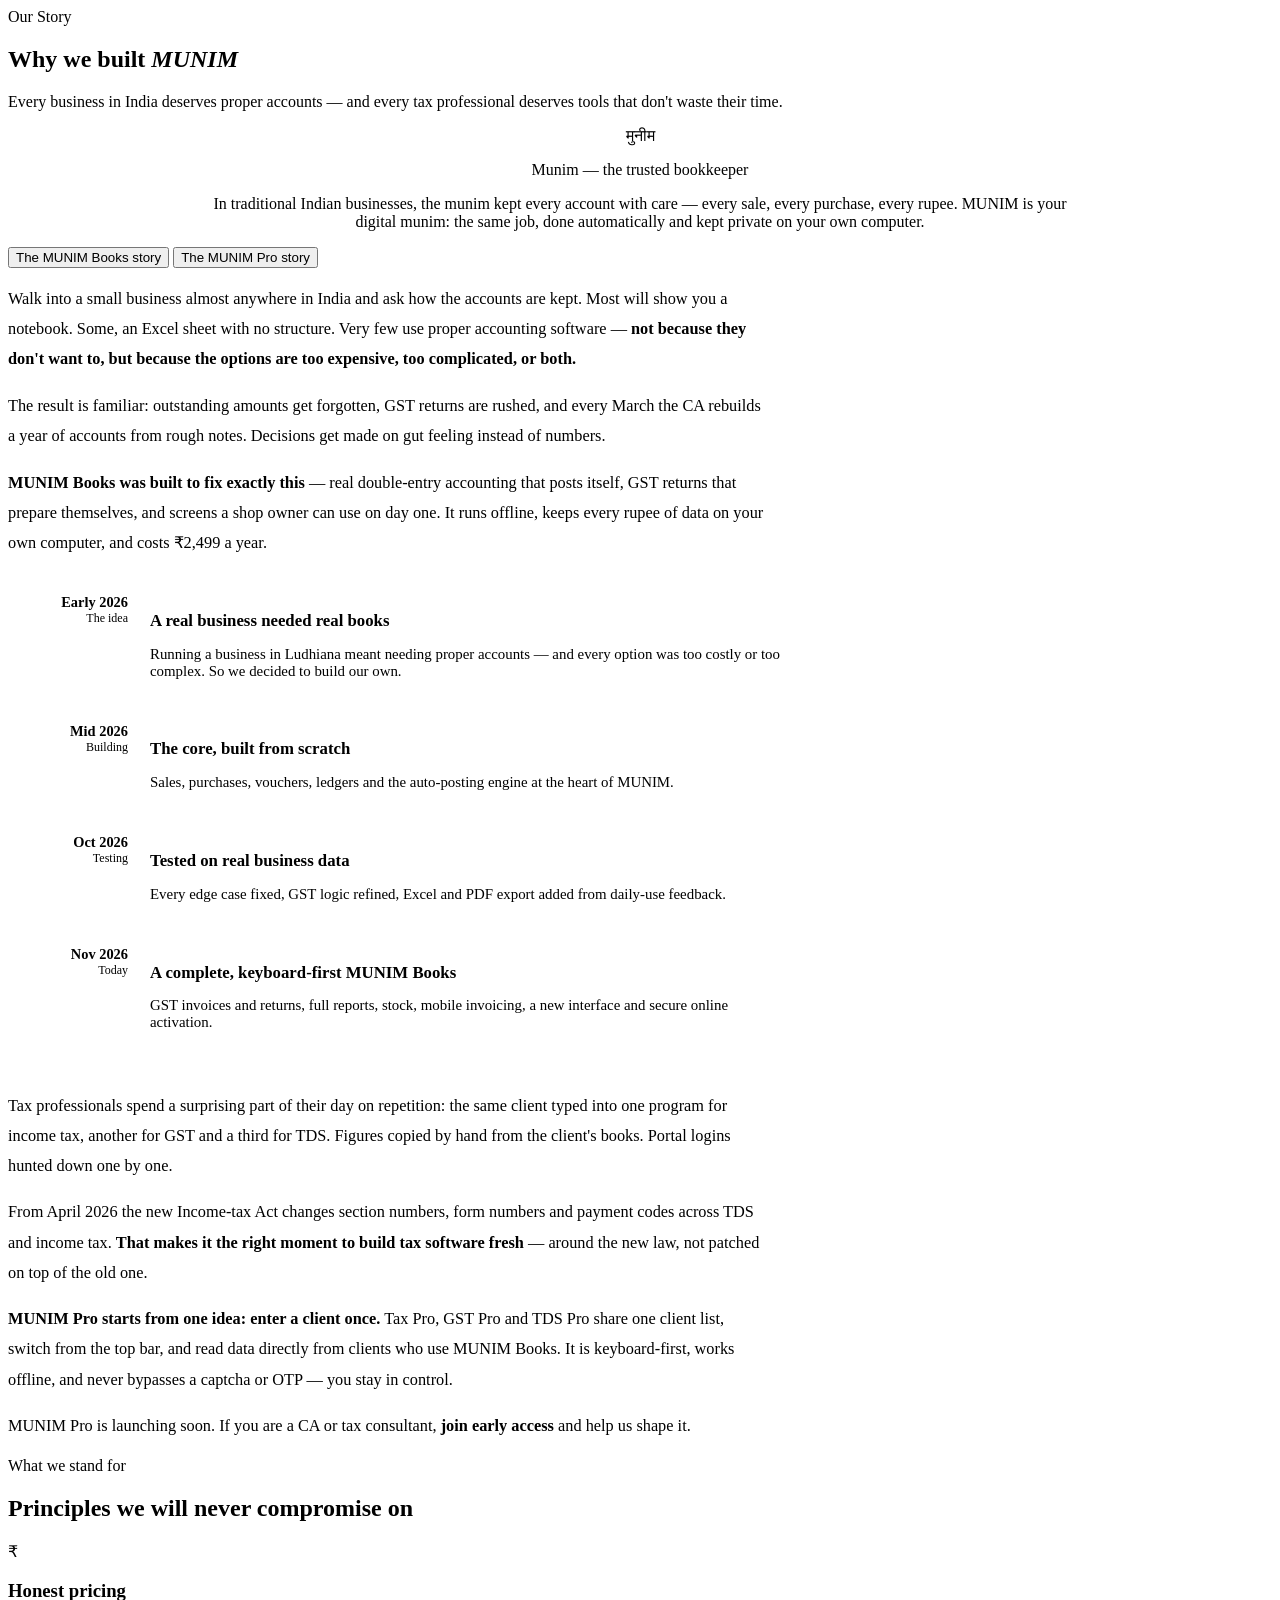
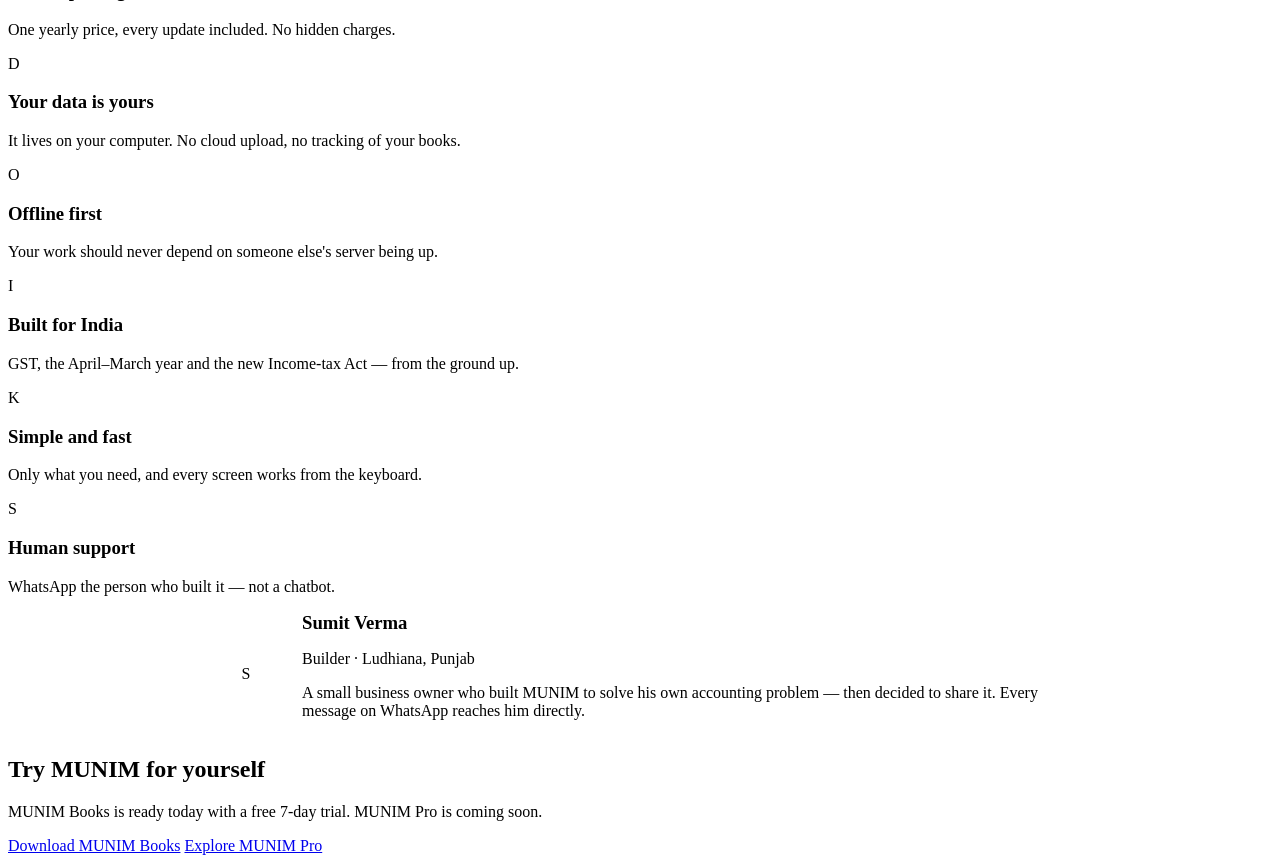
==== commit a3703e7f: "Redirect about.html to story.html Redirects about.html to story.html with a refresh meta tag and scr" ====
--- a/about.html
+++ b/about.html
@@ -1,197 +1,5 @@
 <!DOCTYPE html>
-<html lang="en">
-<head>
-<meta charset="UTF-8"/>
-<meta name="viewport" content="width=device-width, initial-scale=1.0"/>
-<title>About — MUNIM Accounting Software</title>
-<link rel="preconnect" href="https://fonts.googleapis.com"/>
-<link rel="preconnect" href="https://fonts.gstatic.com" crossorigin/>
-<link href="https://fonts.googleapis.com/css2?family=Inter:wght@400;500;600;700&family=Playfair+Display:wght@700;800&display=swap" rel="stylesheet"/>
-<style>
-*{margin:0;padding:0;box-sizing:border-box}
-:root{--navy:#071B49;--gold:#F4C430;--gold-dark:#D4A820;--offwhite:#F7F8FC;--white:#FFFFFF;--charcoal:#252B36;--text-mid:#4A5568;--text-light:#718096;--border:#E2E8F0;--radius:10px;--radius-lg:16px;}
-body{font-family:'Inter',sans-serif;color:var(--charcoal);background:var(--white);line-height:1.6;}
-a{text-decoration:none;color:inherit;}
-nav{display:flex;align-items:center;justify-content:space-between;padding:0 6%;height:68px;background:var(--navy);position:sticky;top:0;z-index:200;}
-.logo{display:flex;align-items:center;gap:10px;}
-.logo-icon{width:36px;height:36px;background:var(--gold);border-radius:8px;display:flex;align-items:center;justify-content:center;font-family:'Playfair Display',serif;font-weight:800;font-size:17px;color:var(--navy);}
-.logo-name{font-size:19px;font-weight:700;color:#fff;}
-.logo-name span{color:var(--gold);}
-.nav-links{display:flex;gap:1.75rem;font-size:14px;}
-.nav-links a{color:rgba(255,255,255,0.75);transition:color 0.2s;}
-.nav-links a:hover,.nav-links a.active{color:var(--gold);}
-.nav-dl{background:var(--gold);color:var(--navy);padding:0.5rem 1.25rem;border-radius:var(--radius);font-size:14px;font-weight:600;}
-.nav-dl:hover{background:var(--gold-dark);}
-.page-hero{background:var(--navy);padding:5rem 6% 4rem;text-align:center;}
-.page-badge{display:inline-flex;align-items:center;gap:6px;background:rgba(244,196,48,0.12);border:1px solid rgba(244,196,48,0.3);color:#F4C430;font-size:12px;padding:4px 12px;border-radius:999px;margin-bottom:1.5rem;font-weight:500;}
-.page-hero h1{font-family:'Playfair Display',serif;font-size:clamp(2rem,4vw,3rem);color:#fff;margin-bottom:1rem;}
-.page-hero h1 em{color:var(--gold);font-style:normal;}
-.page-hero p{color:rgba(255,255,255,0.6);font-size:1rem;max-width:520px;margin:0 auto;}
-.sec{padding:4rem 6%;}
-.sec-alt{background:var(--offwhite);}
-.sec-label{font-size:11px;letter-spacing:1.8px;text-transform:uppercase;color:var(--gold-dark);font-weight:600;margin-bottom:0.6rem;}
-.sec-title{font-family:'Playfair Display',serif;font-size:clamp(1.5rem,3vw,2rem);color:var(--charcoal);margin-bottom:1rem;}
-.about-grid{display:grid;grid-template-columns:1fr 1fr;gap:3rem;align-items:start;margin-top:1rem;}
-.about-body p{color:var(--text-mid);font-size:0.95rem;line-height:1.9;margin-bottom:1.1rem;}
-.about-body p:last-child{margin-bottom:0;}
-.about-body strong{color:var(--charcoal);}
-.builder-card{background:var(--navy);border-radius:var(--radius-lg);padding:2rem;text-align:center;}
-.builder-avatar{width:80px;height:80px;border-radius:50%;background:var(--gold);display:flex;align-items:center;justify-content:center;font-family:'Playfair Display',serif;font-size:2rem;color:var(--navy);margin:0 auto 1rem;}
-.builder-name{font-size:1.1rem;font-weight:700;color:#fff;margin-bottom:0.3rem;}
-.builder-role{font-size:13px;color:rgba(255,255,255,0.5);margin-bottom:1rem;}
-.builder-bio{font-size:13px;color:rgba(255,255,255,0.6);line-height:1.75;}
-.stats-grid{display:grid;grid-template-columns:repeat(auto-fit,minmax(160px,1fr));gap:1rem;margin-top:2rem;}
-.stat-box{background:var(--white);border:1px solid var(--border);border-radius:var(--radius-lg);padding:1.5rem;text-align:center;}
-.stat-num{font-family:'Playfair Display',serif;font-size:2rem;color:var(--navy);font-weight:700;}
-.stat-label{font-size:12px;color:var(--text-light);margin-top:4px;}
-.principles-grid{display:grid;grid-template-columns:repeat(auto-fit,minmax(220px,1fr));gap:1rem;margin-top:2rem;}
-.principle-card{background:var(--white);border:1px solid var(--border);border-radius:var(--radius-lg);padding:1.25rem 1.5rem;display:flex;gap:12px;align-items:flex-start;}
-.principle-icon{font-size:1.5rem;flex-shrink:0;margin-top:2px;}
-.principle-title{font-size:0.9rem;font-weight:600;color:var(--charcoal);margin-bottom:0.3rem;}
-.principle-desc{font-size:12px;color:var(--text-mid);line-height:1.6;}
-.toolkit-band{background:var(--offwhite);border-top:1px solid var(--border);border-bottom:1px solid var(--border);padding:2.5rem 6%;display:flex;align-items:center;justify-content:space-between;gap:2rem;flex-wrap:wrap;}
-.btn-gold{background:var(--gold);color:var(--navy);padding:0.8rem 1.75rem;border-radius:var(--radius);font-weight:700;font-size:0.95rem;display:inline-flex;align-items:center;gap:7px;transition:background 0.2s;}
-.btn-gold:hover{background:var(--gold-dark);}
-footer{background:var(--charcoal);padding:3rem 6% 0;display:grid;grid-template-columns:1.5fr 1fr 1fr;gap:2rem;}
-.foot-desc{font-size:13px;color:rgba(255,255,255,0.4);margin-top:0.75rem;line-height:1.7;}
-.foot-col h4{font-size:12px;font-weight:600;color:rgba(255,255,255,0.5);margin-bottom:0.75rem;letter-spacing:1px;text-transform:uppercase;}
-.foot-col a{display:block;font-size:13px;color:rgba(255,255,255,0.4);margin-bottom:0.4rem;transition:color 0.2s;}
-.foot-col a:hover{color:var(--gold);}
-.foot-bottom{grid-column:1/-1;border-top:1px solid rgba(255,255,255,0.08);margin-top:2rem;padding:1.25rem 0;display:flex;justify-content:space-between;font-size:12px;color:rgba(255,255,255,0.3);flex-wrap:wrap;gap:0.5rem;}
-.foot-bottom a{color:rgba(255,255,255,0.3);transition:color 0.2s;}
-.foot-bottom a:hover{color:var(--gold);}
-.wa-fab{position:fixed;bottom:24px;right:24px;width:56px;height:56px;background:#25D366;border-radius:50%;display:flex;align-items:center;justify-content:center;font-size:26px;box-shadow:0 4px 16px rgba(0,0,0,0.2);z-index:999;transition:transform 0.2s;}
-.wa-fab:hover{transform:scale(1.08);}
-@media(max-width:768px){.nav-links{display:none;}.about-grid{grid-template-columns:1fr;}footer{grid-template-columns:1fr;}}
-</style>
-</head>
-<body>
-
-<a href="https://wa.me/918427651580" target="_blank" class="wa-fab" title="WhatsApp Support">💬</a>
-
-<nav>
-  <a href="index.html" class="logo">
-    <div class="logo-icon">म</div>
-    <div class="logo-name">MUNIM<span>.</span></div>
-  </a>
-  <div class="nav-links">
-    <a href="index.html">Home</a>
-    <a href="features.html">Features</a>
-    <a href="how-to-use.html">How to Use</a>
-    <a href="story.html">Our Story</a>
-    <a href="about.html" class="active">About</a>
-    <a href="contact.html">Support</a>
-    <a href="download.html">Download</a>
-  </div>
-  <a href="download.html" class="nav-dl">⬇ Download</a>
-</nav>
-
-<div class="page-hero">
-  <div class="page-badge">ℹ️ About</div>
-  <h1>About <em>MUNIM</em></h1>
-  <p>Who built it, why we built it, and what we believe about software for small businesses.</p>
-</div>
-
-<section class="sec">
-  <div class="sec-label">About the Project</div>
-  <div class="sec-title">What MUNIM is</div>
-  <div class="about-grid">
-    <div class="about-body">
-      <p>MUNIM is a Windows desktop accounting software built specifically for small Indian businesses — traders, shopkeepers, and small manufacturers who need proper double-entry books but don't need the complexity or cost of enterprise software.</p>
-      <p>It runs as a single .exe file, stores all data locally on your computer, and works fully offline. There is no cloud, no subscription portal, no dependency on anyone's server.</p>
-      <p><strong>MUNIM is built and supported by Sumit Verma</strong>, a small business owner from Ludhiana, Punjab, who built it to solve his own accounting problem and decided to make it available to others.</p>
-      <p>It is part of <strong>CA Toolkit</strong> — a small suite of tools for Indian accountants and small businesses.</p>
-    </div>
-    <div class="builder-card">
-      <div class="builder-avatar">S</div>
-      <div class="builder-name">Sumit Verma</div>
-      <div class="builder-role">Builder · Ludhiana, Punjab</div>
-      <div class="builder-bio">Small business owner who built MUNIM to solve his own accounting problem. Runs a trading business in Ludhiana and built this software for his own books first — then decided to share it.</div>
-    </div>
-  </div>
-</section>
-
-<section class="sec sec-alt">
-  <div class="sec-label">By the Numbers</div>
-  <div class="sec-title">What's inside MUNIM</div>
-  <div class="stats-grid">
-    <div class="stat-box"><div class="stat-num">9+</div><div class="stat-label">Accounting modules</div></div>
-    <div class="stat-box"><div class="stat-num">100%</div><div class="stat-label">Works offline</div></div>
-    <div class="stat-box"><div class="stat-num">~15 MB</div><div class="stat-label">Download size</div></div>
-    <div class="stat-box"><div class="stat-num">₹2,499</div><div class="stat-label">Per year, all features</div></div>
-    <div class="stat-box"><div class="stat-num">Windows</div><div class="stat-label">10 and 11 supported</div></div>
-    <div class="stat-box"><div class="stat-num">0</div><div class="stat-label">Data sent to any server</div></div>
-  </div>
-</section>
-
-<section class="sec">
-  <div class="sec-label">What We Believe</div>
-  <div class="sec-title">The principles behind MUNIM</div>
-  <div class="principles-grid">
-    <div class="principle-card">
-      <div class="principle-icon">💰</div>
-      <div><div class="principle-title">Affordable pricing</div><div class="principle-desc">₹2,499/year. All features included. No "lite" version that locks away reports.</div></div>
-    </div>
-    <div class="principle-card">
-      <div class="principle-icon">🔒</div>
-      <div><div class="principle-title">Your data is yours</div><div class="principle-desc">Stored on your computer. We never see it. No tracking, no analytics, no uploads.</div></div>
-    </div>
-    <div class="principle-card">
-      <div class="principle-icon">📴</div>
-      <div><div class="principle-title">Offline first</div><div class="principle-desc">Works with no internet. Your accounting should not depend on someone else's server.</div></div>
-    </div>
-    <div class="principle-card">
-      <div class="principle-icon">🇮🇳</div>
-      <div><div class="principle-title">Built for India</div><div class="principle-desc">GST invoices, April–March FY, rupee formatting — built ground-up for Indian businesses.</div></div>
-    </div>
-    <div class="principle-card">
-      <div class="principle-icon">⚡</div>
-      <div><div class="principle-title">Simple by design</div><div class="principle-desc">Only the features a small trader actually needs. No overwhelming menus or configuration.</div></div>
-    </div>
-    <div class="principle-card">
-      <div class="principle-icon">🤝</div>
-      <div><div class="principle-title">Human support</div><div class="principle-desc">WhatsApp directly. Real answers from the person who built it.</div></div>
-    </div>
-  </div>
-</section>
-
-<div class="toolkit-band">
-  <div>
-    <div style="font-size:11px;text-transform:uppercase;letter-spacing:1.5px;color:var(--gold-dark);font-weight:600;margin-bottom:0.4rem;">Part of CA Toolkit</div>
-    <div style="font-size:1.2rem;font-weight:700;color:var(--charcoal);">MUNIM is a companion tool on CA Toolkit</div>
-    <div style="font-size:14px;color:var(--text-mid);margin-top:0.3rem;">CA Toolkit is a free suite of tools for CA students and small businesses — balance sheet converter, TB tools, GST reconciliation and more.</div>
-  </div>
-  <a href="https://catoolskit.runs.on.dev/ca-tools-hub" target="_blank" class="btn-gold">Visit CA Toolkit →</a>
-</div>
-
-<footer>
-  <div>
-    <a href="index.html" class="logo" style="display:inline-flex;margin-bottom:0.75rem;">
-      <div class="logo-icon">म</div>
-      <div class="logo-name" style="font-size:17px;">MUNIM<span>.</span></div>
-    </a>
-    <p class="foot-desc">Smart offline accounting software for Indian small businesses. ₹2,499/year.</p>
-    <p class="foot-desc" style="margin-top:0.5rem;">A companion tool on <a href="https://catoolskit.runs.on.dev/ca-tools-hub" style="color:var(--gold);">CA Toolkit</a></p>
-  </div>
-  <div class="foot-col">
-    <h4>Pages</h4>
-    <a href="index.html">Home</a>
-    <a href="features.html">Features</a>
-    <a href="how-to-use.html">How to Use</a>
-    <a href="about.html">About</a>
-    <a href="download.html">Download</a>
-  </div>
-  <div class="foot-col">
-    <h4>Support</h4>
-    <a href="contact.html">Contact Us</a>
-    <a href="https://wa.me/918427651580" target="_blank">WhatsApp Support</a>
-    <a href="https://catoolskit.runs.on.dev" target="_blank">CA Toolkit</a>
-  </div>
-  <div class="foot-bottom">
-    <span>© 2026 MUNIM. Built with ❤️ in India by Sumit Verma.</span>
-    <span>Data stays on your computer — always. &nbsp;<a href="admin-panel.html">Admin</a></span>
-  </div>
-</footer>
-
-</body>
-</html>
+<html lang="en"><head><meta charset="UTF-8"><title>About MUNIM</title>
+<meta http-equiv="refresh" content="0; url=story.html"><link rel="canonical" href="story.html">
+<script>location.replace("story.html" + location.hash);</script></head>
+<body><p>This page has moved to <a href="story.html">Our Story</a>.</p></body></html>
